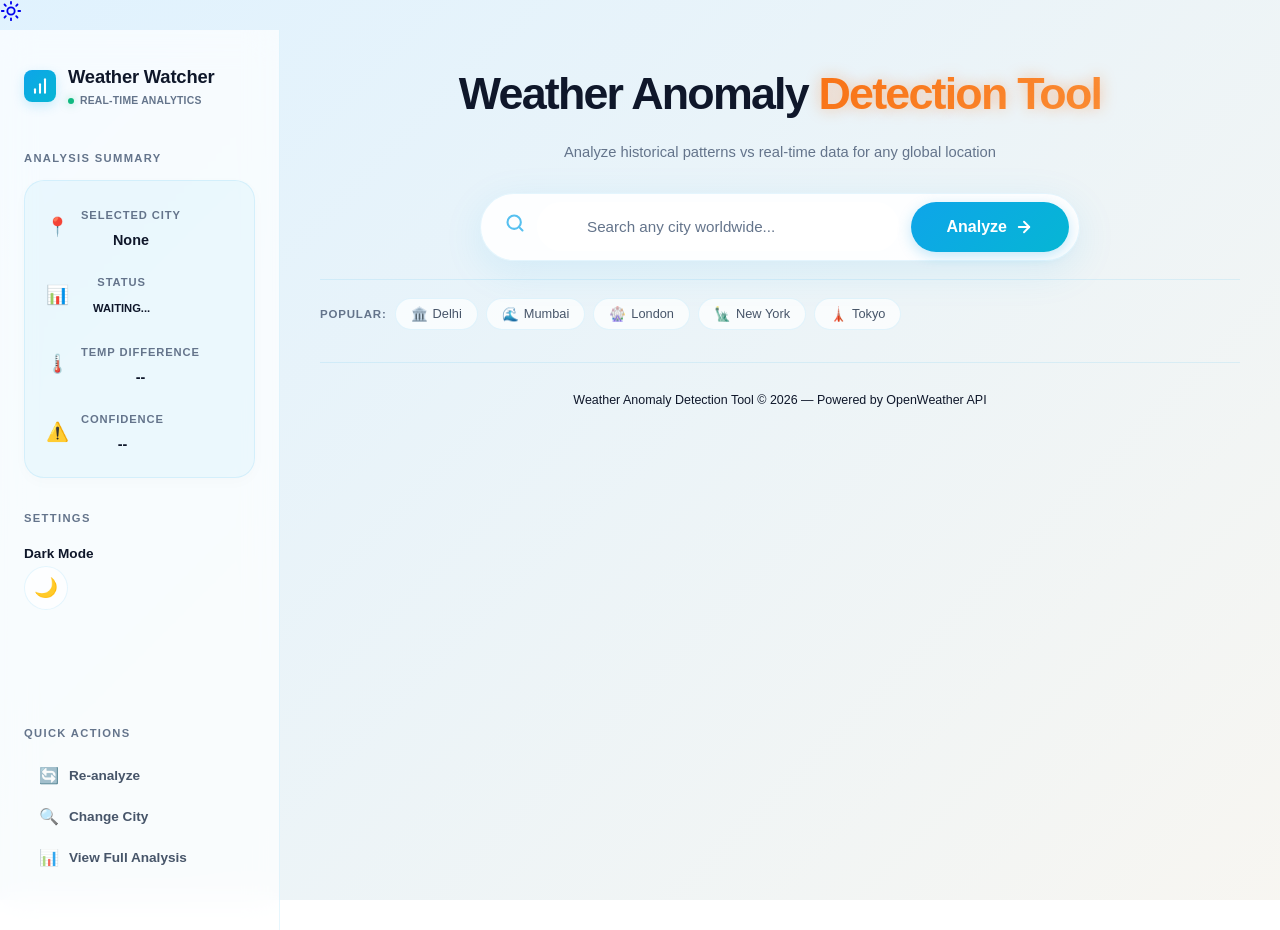
==== templates/dashboard.html @ f59d5c00 "Initial commit: Weather Watcher App" ====
<!DOCTYPE html>
<html lang="en">
<head>
    <meta charset="UTF-8">
    <meta name="viewport" content="width=device-width, initial-scale=1.0">
    <meta name="description" content="Weather Anomaly Detection Tool — Real-time weather analysis with historical comparison, anomaly detection, and interactive charts.">
    <title>Weather Anomaly Detection Tool</title>

    <!-- Google Fonts: Inter + Orbitron -->
    <link rel="preconnect" href="https://fonts.googleapis.com">
    <link rel="preconnect" href="https://fonts.gstatic.com" crossorigin>
    <link href="https://fonts.googleapis.com/css2?family=Nunito:wght@300;400;500;600;700;800;900&family=Quicksand:wght@400;500;600;700&display=swap" rel="stylesheet">

    <!-- Chart.js -->
    <script src="https://cdn.jsdelivr.net/npm/chart.js@4.4.1/dist/chart.umd.min.js"></script>

    <!-- Stylesheet -->
    <link rel="stylesheet" href="/static/style.css">
</head>
<body class="light-mode">


    <!-- ─── Animated Background Layer ─── -->
    <div class="sky-bg"></div>
    <div class="stars-container" id="stars-container"></div>
    <div class="bg-blobs">
        <div class="blob blob-1"></div>
        <div class="blob blob-2"></div>
        <div class="blob blob-3"></div>
    </div>
    <div class="particles-layer" id="particles-layer"></div>



    <!-- ─── Navbar ─── -->
    <nav class="navbar" id="navbar">
        <a href="/" class="nav-brand">
            <div class="nav-logo">
                <svg xmlns="http://www.w3.org/2000/svg" viewBox="0 0 24 24" fill="none" stroke="currentColor" stroke-width="2" stroke-linecap="round" stroke-linejoin="round" width="22" height="22">
                    <path d="M12 2v2M12 20v2M4.93 4.93l1.41 1.41M17.66 17.66l1.41 1.41M2 12h2M20 12h2M6.34 17.66l-1.41 1.41M19.07 4.93l-1.41 1.41"/>
                    <circle cx="12" cy="12" r="4"/>
                </svg>
            </div>
        </a>
        <div class="nav-right">
        </div>

    </nav>


    <div class="dashboard-layout">
        <aside class="sidebar-panel">
            <div class="sidebar-header">
                <div class="sidebar-logo">
                    <svg xmlns="http://www.w3.org/2000/svg" width="20" height="20" viewBox="0 0 24 24" fill="none" stroke="currentColor" stroke-width="2.5" stroke-linecap="round" stroke-linejoin="round">
                        <line x1="12" y1="20" x2="12" y2="10"/><line x1="18" y1="20" x2="18" y2="4"/><line x1="6" y1="20" x2="6" y2="16"/>
                    </svg>
                </div>
                <div class="sidebar-title-group">
                    <span class="sidebar-title">Weather Watcher</span>
                    <div class="live-indicator sidebar-live" id="live-indicator">
                        <span class="live-dot"></span>
                        <span class="live-text">Real-time Analytics</span>
                    </div>
                </div>
            </div>

            <div class="sidebar-section">
                <span class="section-label">Analysis Summary</span>
                <div class="summary-card" id="sidebar-summary-card">
                    <div class="summary-item">
                        <span class="summary-icon">📍</span>
                        <div>
                            <span class="summary-label">Selected City</span>
                            <span class="summary-value" id="sidebar-city">None</span>
                        </div>
                    </div>
                    <div class="summary-item">
                        <span class="summary-icon" id="sidebar-status-icon">📊</span>
                        <div>
                            <span class="summary-label">Status</span>
                            <span class="status-badge" id="sidebar-status">Waiting...</span>
                        </div>
                    </div>
                    <div class="summary-item">
                        <span class="summary-icon">🌡️</span>
                        <div>
                            <span class="summary-label">Temp Difference</span>
                            <span class="summary-value" id="sidebar-temp-diff">--</span>
                        </div>
                    </div>
                    <div class="summary-item">
                        <span class="summary-icon">⚠️</span>
                        <div>
                            <span class="summary-label">Confidence</span>
                            <span class="summary-value" id="sidebar-confidence">--</span>
                        </div>
                    </div>
                </div>
            </div>

            <div class="sidebar-section">
                <span class="section-label">Settings</span>
                <div class="toggle-group">
                    <span class="summary-value" style="font-size: 0.85rem;">Dark Mode</span>
                    <button class="theme-toggle-btn" id="theme-toggle-sidebar" onclick="toggleTheme()" title="Toggle Dark/Light Mode">
                        <span id="theme-icon">🌙</span>
                    </button>
                </div>
            </div>

            <div class="sidebar-section" style="margin-top: auto; padding-bottom: 20px;">
                <span class="section-label">Quick Actions</span>
                <button class="quick-action-btn" onclick="checkWeather()">
                    <span>🔄</span> Re-analyze
                </button>
                <button class="quick-action-btn" onclick="focusSearch()">
                    <span>🔍</span> Change City
                </button>
                <button class="quick-action-btn" onclick="scrollToCharts()">
                    <span>📊</span> View Full Analysis
                </button>
            </div>
        </aside>

        <main class="main-content">
            <div class="app-container">

        <!-- ─── Search Section ─── -->
        <section class="search-section" id="search-section">
            <div class="search-header" style="text-align: center;">
                <h1 class="page-title" id="page-title">Weather Anomaly <span class="highlight">Detection Tool</span></h1>
                <p class="page-subtitle">Analyze historical patterns vs real-time data for any global location</p>
            </div>


            <!-- Redesigned Search Bar -->
            <div style="margin-bottom: 24px;">
                <div class="search-pill">
                    <span class="search-icon">
                        <svg xmlns="http://www.w3.org/2000/svg" width="20" height="20" viewBox="0 0 24 24" fill="none" stroke="currentColor" stroke-width="2.5" stroke-linecap="round" stroke-linejoin="round">
                            <circle cx="11" cy="11" r="8"/><line x1="21" y1="21" x2="16.65" y2="16.65"/>
                        </svg>
                    </span>
                    <input type="text" id="city-input" placeholder="Search any city worldwide..." autocomplete="off">
                    <div class="suggestions-dropdown" id="suggestions-dropdown"></div>
                    <button class="analyze-btn" id="check-btn" onclick="checkWeather()">
                        <span>Analyze</span>
                        <svg class="btn-arrow" xmlns="http://www.w3.org/2000/svg" width="18" height="18" viewBox="0 0 24 24" fill="none" stroke="currentColor" stroke-width="2.5" stroke-linecap="round" stroke-linejoin="round">
                            <line x1="5" y1="12" x2="19" y2="12"/><polyline points="12 5 19 12 12 19"/>
                        </svg>
                    </button>
                </div>
                
                <div class="quick-cities" id="quick-cities">
                    <span class="quick-label">Popular:</span>
                    <button class="city-chip" onclick="quickCity('Delhi')"><span class="chip-emoji">🏛️</span> Delhi</button>
                    <button class="city-chip" onclick="quickCity('Mumbai')"><span class="chip-emoji">🌊</span> Mumbai</button>
                    <button class="city-chip" onclick="quickCity('London')"><span class="chip-emoji">🎡</span> London</button>
                    <button class="city-chip" onclick="quickCity('New York')"><span class="chip-emoji">🗽</span> New York</button>
                    <button class="city-chip" onclick="quickCity('Tokyo')"><span class="chip-emoji">🗼</span> Tokyo</button>
                </div>
            </div>

        </section>

        <!-- ─── Loading ─── -->
        <div class="loading-overlay" id="loading-overlay">
            <div class="spinner-container">
                <div class="weather-spinner">
                    <div class="spinner-ring"></div>
                    <div class="spinner-ring"></div>
                    <div class="spinner-ring"></div>
                    <svg class="spinner-icon" xmlns="http://www.w3.org/2000/svg" width="28" height="28" viewBox="0 0 24 24" fill="none" stroke="currentColor" stroke-width="1.5">
                        <circle cx="12" cy="12" r="5"/><line x1="12" y1="1" x2="12" y2="3"/><line x1="12" y1="21" x2="12" y2="23"/>
                        <line x1="4.22" y1="4.22" x2="5.64" y2="5.64"/><line x1="18.36" y1="18.36" x2="19.78" y2="19.78"/>
                        <line x1="1" y1="12" x2="3" y2="12"/><line x1="21" y1="12" x2="23" y2="12"/>
                        <line x1="4.22" y1="19.78" x2="5.64" y2="18.36"/><line x1="18.36" y1="5.64" x2="19.78" y2="4.22"/>
                    </svg>
                </div>
                <p class="loading-text">Analyzing weather patterns<span class="loading-dots"></span></p>
            </div>
        </div>

        <!-- ─── Error ─── -->
        <div class="error-container" id="error-container">
            <div class="error-card glass-card">
                <div class="error-icon-wrap">
                    <svg xmlns="http://www.w3.org/2000/svg" width="32" height="32" viewBox="0 0 24 24" fill="none" stroke="#ef4444" stroke-width="2" stroke-linecap="round" stroke-linejoin="round">
                        <circle cx="12" cy="12" r="10"/><line x1="12" y1="8" x2="12" y2="12"/><line x1="12" y1="16" x2="12.01" y2="16"/>
                    </svg>
                </div>
                <h3 class="error-title">Something went wrong</h3>
                <p class="error-text" id="error-text"></p>
                <button class="retry-btn" onclick="retrySearch()">
                    <svg xmlns="http://www.w3.org/2000/svg" width="16" height="16" viewBox="0 0 24 24" fill="none" stroke="currentColor" stroke-width="2.5"><polyline points="1 4 1 10 7 10"/><path d="M3.51 15a9 9 0 1 0 2.13-9.36L1 10"/></svg>
                    Try Again
                </button>
            </div>
        </div>

        <!-- ─── Alert Banner ─── -->
        <div class="alert-banner" id="alert-banner">
            <div class="alert-inner">
                <div class="alert-icon-wrap" id="alert-icon-wrap">
                    <span class="alert-icon" id="alert-icon">🚨</span>
                </div>
                <div class="alert-body">
                    <h4 class="alert-title" id="alert-title">Anomaly Detected</h4>
                    <p class="alert-text" id="alert-text"></p>
                </div>
                <div class="alert-meta">
                    <span class="confidence-badge" id="confidence-badge">--</span>
                    <span class="alert-time" id="alert-time"></span>
                </div>
            </div>
            <button class="alert-close" onclick="closeAlert()">
                <svg xmlns="http://www.w3.org/2000/svg" width="16" height="16" viewBox="0 0 24 24" fill="none" stroke="currentColor" stroke-width="2.5"><line x1="18" y1="6" x2="6" y2="18"/><line x1="6" y1="6" x2="18" y2="18"/></svg>
            </button>
        </div>

        <!-- ─── Results ─── -->
        <section class="results-section" id="results-section">
            <div class="city-header glass-card" id="city-header">
                <div class="city-info">
                    <img id="weather-icon" src="" alt="Weather icon" class="weather-icon-lg">
                    <div>
                        <h2 class="city-name" id="city-name"></h2>
                        <p class="weather-desc" id="weather-desc"></p>
                        <span class="data-note" id="data-note"></span>
                    </div>
                </div>
                <div class="city-header-right">
                    <div class="anomaly-badge" id="anomaly-badge"><span id="anomaly-badge-text"></span></div>
                    <div class="temp-hero">
                        <span class="temp-hero-val" id="temp-hero-val">--</span>
                        <span class="temp-hero-unit">°C</span>
                        <span class="trend-arrow" id="temp-trend-arrow"></span>
                    </div>
                </div>
            </div>

            <div class="stats-grid">
                <div class="stat-card glass-card" id="card-current-temp">
                    <div class="stat-header"><span class="stat-icon">🌡️</span><span class="stat-label">Current Temp</span></div>
                    <div class="stat-value-row"><span class="stat-value" id="current-temp">--</span><span class="stat-unit">°C</span></div>
                    <div class="stat-trend" id="temp-trend-label"></div>
                </div>
                <div class="stat-card glass-card" id="card-avg-temp">
                    <div class="stat-header"><span class="stat-icon">📊</span><span class="stat-label">Avg Temp</span></div>
                    <div class="stat-value-row"><span class="stat-value" id="avg-temp">--</span><span class="stat-unit">°C</span></div>
                    <div class="stat-meta">Monthly historical average</div>
                </div>
                <div class="stat-card glass-card" id="card-temp-diff">
                    <div class="stat-header"><span class="stat-icon">📐</span><span class="stat-label">Temp Diff</span></div>
                    <div class="stat-value-row"><span class="stat-value" id="temp-diff">--</span><span class="stat-unit">°C</span></div>
                    <div class="stat-confidence" id="temp-confidence"></div>
                </div>
                <div class="stat-card glass-card" id="card-rainfall">
                    <div class="stat-header"><span class="stat-icon">🌧️</span><span class="stat-label">Current Rain</span></div>
                    <div class="stat-value-row"><span class="stat-value" id="current-rainfall">--</span><span class="stat-unit">mm</span></div>
                    <div class="stat-trend" id="rain-trend-label"></div>
                </div>
                <div class="stat-card glass-card" id="card-avg-rain">
                    <div class="stat-header"><span class="stat-icon">💧</span><span class="stat-label">Avg Rain</span></div>
                    <div class="stat-value-row"><span class="stat-value" id="avg-rainfall">--</span><span class="stat-unit">mm</span></div>
                    <div class="stat-meta">Monthly historical average</div>
                </div>
                <div class="stat-card glass-card" id="card-extra">
                    <div class="stat-header"><span class="stat-icon">💨</span><span class="stat-label">Conditions</span></div>
                    <div class="extra-details">
                        <div class="detail-row"><span>Feels Like</span><span id="feels-like">--°C</span></div>
                        <div class="detail-row"><span>Humidity</span><span id="humidity">--%</span></div>
                        <div class="detail-row"><span>Wind</span><span id="wind-speed">-- m/s</span></div>
                        <div class="detail-row"><span>Pressure</span><span id="pressure">-- hPa</span></div>
                    </div>
                </div>
            </div>

            <div class="anomaly-details-card glass-card" id="anomaly-details-card">
                <h3 class="section-title"><span class="section-icon">🔍</span>Anomaly Analysis<span class="confidence-tag" id="overall-confidence-tag"></span></h3>
                <div class="anomaly-grid" id="anomaly-grid"></div>
            </div>

            <div class="dataset-summary glass-card" id="dataset-summary">
                <h3 class="section-title"><span class="section-icon">📈</span>Historical Dataset Anomalies</h3>
                <div class="summary-stats">
                    <div class="summary-item"><span class="summary-number" id="total-anomalies">0</span><span class="summary-label">Total Anomalies</span></div>
                    <div class="summary-item"><span class="summary-number temp-color" id="temp-anomalies">0</span><span class="summary-label">Temperature</span></div>
                    <div class="summary-item"><span class="summary-number rain-color" id="rain-anomalies">0</span><span class="summary-label">Rainfall</span></div>
                </div>
            </div>

            <div class="charts-section">
                <div class="chart-card glass-card">
                    <h3 class="section-title"><span class="section-icon">🌡️</span>Temperature: Historical vs Current</h3>
                    <div class="chart-wrapper"><canvas id="tempChart"></canvas></div>
                </div>
                <div class="chart-card glass-card">
                    <h3 class="section-title"><span class="section-icon">🌧️</span>Rainfall Monthly Pattern</h3>
                    <div class="chart-wrapper"><canvas id="rainChart"></canvas></div>
                </div>
            </div>
            <div class="charts-section">
                <div class="chart-card glass-card">
                    <h3 class="section-title"><span class="section-icon">📊</span>Temperature Range (Min–Max)</h3>
                    <div class="chart-wrapper"><canvas id="areaChart"></canvas></div>
                </div>
                <div class="chart-card glass-card">
                    <h3 class="section-title"><span class="section-icon">📉</span>Monthly Comparison</h3>
                    <div class="chart-wrapper"><canvas id="comparisonChart"></canvas></div>
                </div>
            </div>

            <div class="another-city">
                <button class="another-btn" onclick="resetSearch()">
                    <svg xmlns="http://www.w3.org/2000/svg" width="18" height="18" viewBox="0 0 24 24" fill="none" stroke="currentColor" stroke-width="2" stroke-linecap="round" stroke-linejoin="round"><polyline points="1 4 1 10 7 10"/><path d="M3.51 15a9 9 0 1 0 2.13-9.36L1 10"/></svg>
                    Check Another City
                </button>
            </div>
        </section>

        <footer class="app-footer">
            <p>Weather Anomaly Detection Tool &copy; 2026 &mdash; Powered by OpenWeather API</p>
        </footer>
        </main>
    </div>

    <!-- Script -->
    <script src="/static/script.js"></script>
</body>
</html>
---- static/style.css ----
/* ═══════════════════════════════════════════════════════════════════════════════
   Weather Anomaly Detection Tool — Complete Theme System
   Dark Mode: starfield + deep navy
   Light Mode: centered container + glassmorphism + soft gradients
   ═══════════════════════════════════════════════════════════════════════════════ */

/* ─── Google Font (Orbitron for title) loaded via HTML ─── */

/* ═══════════════════════════════════════════════════════════════════════════════
   THEME VARIABLES
   ═══════════════════════════════════════════════════════════════════════════════ */

/* ── Professional Blue Theme ── */
/* ── Theme System ── */
:root {
    --bg-body-gradient: linear-gradient(135deg, #e0f2fe, #fff7ed, #f8fafc, #bae6fd);
    --bg-card: rgba(255, 255, 255, 0.7);
    --bg-card-hover: rgba(255, 255, 255, 0.85);
    --bg-input: rgba(255, 255, 255, 0.9);
    --bg-navbar: rgba(255, 255, 255, 0.82);
    --text-primary: #0f172a;
    --text-secondary: #475569;
    --text-muted: #64748b;
    --border-card: rgba(14, 165, 233, 0.1);
    --border-card-hover: rgba(14, 165, 233, 0.22);
    --shadow-search: 0 10px 40px rgba(14, 165, 233, 0.1);
    
    --accent-blue: #0ea5e9;
    --accent-cyan: #06b6d4;
    --gradient-primary: linear-gradient(135deg, #0ea5e9, #06b6d4);
    --glow-btn: 0 4px 14px rgba(14, 165, 233, 0.25);
    --glow-btn-hover: 0 8px 30px rgba(14, 165, 233, 0.35);

    --radius-full: 100px;
    --radius-xl: 32px;
    --blur-card: 16px;
    --transition-smooth: 0.35s cubic-bezier(0.4, 0, 0.2, 1);
}

/* ── Dark Mode Overrides ── */
body.dark-mode {
    --bg-body-gradient: linear-gradient(135deg, #0b0f1a, #0f172a, #111827);
    --bg-card: rgba(30, 41, 59, 0.5);
    --bg-card-hover: rgba(30, 41, 59, 0.7);
    --bg-input: rgba(15, 23, 42, 0.8);
    --bg-navbar: rgba(15, 23, 42, 0.85);
    --text-primary: #f8fafc;
    --text-secondary: #cbd5e1;
    --text-muted: #94a3b8;
    --border-card: rgba(255, 255, 255, 0.08);
    --border-card-hover: rgba(14, 165, 233, 0.3);
    --shadow-search: 0 10px 50px rgba(0, 0, 0, 0.4);
    --glow-btn: 0 4px 20px rgba(14, 165, 233, 0.3);
}


/* ═══════════════════════════════════════════════════════════════════════════════
   RESET & BASE
   ═══════════════════════════════════════════════════════════════════════════════ */

*, *::before, *::after { margin: 0; padding: 0; box-sizing: border-box; }
html { scroll-behavior: smooth; -webkit-font-smoothing: antialiased; -moz-osx-font-smoothing: grayscale; }

body {
    font-family: 'Inter', -apple-system, BlinkMacSystemFont, sans-serif;
    background: var(--bg-body);
    color: var(--text-primary);
    min-height: 100vh;
    overflow-x: hidden;
    line-height: 1.6;
    position: relative;
}

body::before {
    content: '';
    position: fixed;
    inset: 0;
    background: var(--bg-sky-gradient);
    z-index: -1;
}



/* ═══════════════════════════════════════════════════════════════════════════════
   STARFIELD CANVAS (Dark Mode Only)
   ═══════════════════════════════════════════════════════════════════════════════ */

/* ── SKY & STARS ── */
.sky-bg {
    position: fixed;
    inset: 0;
    z-index: -1;
    background: var(--bg-body-gradient);
    background-size: 400% 400%;
    animation: gradientFlow 15s ease infinite;
    transition: background 0.8s ease;
}

.stars-container {
    position: fixed;
    inset: 0;
    z-index: -1;
    opacity: 0;
    transition: opacity 1s ease;
    pointer-events: none;
}
body.dark-mode .stars-container { opacity: 0.5; }

.star {
    position: absolute;
    background: white;
    border-radius: 50%;
    animation: twinkle 4s ease-in-out infinite;
}

@keyframes twinkle { 0%,100%{opacity:0.3; transform:scale(1)} 50%{opacity:1; transform:scale(1.2)} }
@keyframes gradientFlow { 0%{background-position:0% 50%} 50%{background-position:100% 50%} 100%{background-position:0% 50%} }





/* ═══════════════════════════════════════════════════════════════════════════════
   NAVBAR
   ═══════════════════════════════════════════════════════════════════════════════ */

/* ── MODERN SEARCH PILL ── */
.search-pill {
    display: flex;
    align-items: center;
    gap: 12px;
    background: var(--bg-input);
    border: 1px solid var(--border-card);
    border-radius: var(--radius-full);
    padding: 8px 10px 8px 24px;
    box-shadow: var(--shadow-search);
    transition: all var(--transition-smooth);
    position: relative;
    max-width: 600px;
    margin: 0 auto;
}
.search-pill:hover { transform: translateY(-3px); box-shadow: var(--shadow-card-hover); }
.search-pill:focus-within {
    border-color: var(--accent-blue);
    box-shadow: 0 0 0 4px rgba(14, 165, 233, 0.15);
    background: var(--bg-card-solid);
    transform: scale(1.02);
}

.search-pill .search-icon { color: var(--accent-blue); opacity: 0.7; }
.search-pill input {
    flex: 1;
    background: transparent;
    border: none;
    outline: none;
    padding: 12px 0;
    font-size: 1.05rem;
    font-family: inherit;
    color: var(--text-primary);
}

.analyze-btn {
    display: flex;
    align-items: center;
    gap: 10px;
    padding: 14px 32px;
    background: var(--gradient-primary);
    color: white;
    border: none;
    border-radius: var(--radius-full);
    font-weight: 700;
    cursor: pointer;
    transition: all 0.3s ease;
    box-shadow: var(--glow-btn);
}
.analyze-btn:hover {
    transform: translateX(4px);
    box-shadow: var(--glow-btn-hover);
    filter: brightness(1.1);
}
.analyze-btn .btn-arrow { transition: transform 0.3s ease; }
.analyze-btn:hover .btn-arrow { transform: translateX(5px); }

/* ── THEME TOGGLE ── */
.theme-toggle-btn {
    width: 44px; height: 44px;
    border-radius: 50%;
    background: var(--bg-card);
    border: 1px solid var(--border-card);
    display: flex; align-items: center; justify-content: center;
    cursor: pointer;
    font-size: 1.2rem;
    color: var(--accent-amber);
    transition: all 0.4s ease;
    box-shadow: var(--shadow-card);
}
.theme-toggle-btn:hover { transform: rotate(15deg) scale(1.1); background: var(--bg-card-hover); }
body.dark-mode .theme-toggle-btn { color: #facc15; }



/* ═══════════════════════════════════════════════════════════════════════════════
   APP CONTAINER
   ═══════════════════════════════════════════════════════════════════════════════ */

/* ─── Layout ─── */
.dashboard-layout {
    display: flex;
    min-height: 100vh;
    overflow-x: hidden;
    position: relative;
    z-index: 1;
}

.sidebar-panel {
    width: 280px;
    background: var(--bg-card);
    backdrop-filter: blur(var(--blur-card));
    border-right: 1px solid var(--border-card);
    padding: 32px 24px;
    display: flex;
    flex-direction: column;
    gap: 32px;
    height: 100vh;
    position: sticky;
    top: 0;
    transition: all var(--transition-smooth);
    animation: fadeInLeft 0.8s ease-out;
}

.main-content {
    flex: 1;
    padding: 28px 40px;
    max-width: 1200px;
    margin: 0 auto;
}

@keyframes fadeInLeft { 
    from { opacity: 0; transform: translateX(-30px); }
    to { opacity: 1; transform: translateX(0); }
}

.app-container {
    width: 100%;
}


/* ═══════════════════════════════════════════════════════════════════════════════
   GLASS CARD
   ═══════════════════════════════════════════════════════════════════════════════ */

.glass-card {
    background: var(--bg-card);
    backdrop-filter: blur(var(--blur-card));
    -webkit-backdrop-filter: blur(var(--blur-card));
    border: 1px solid var(--border-card);
    border-radius: var(--radius-xl);
    box-shadow: var(--shadow-card);
    transition: all var(--transition-smooth);
}
.glass-card:hover {
    background: var(--bg-card-hover);
    border-color: var(--border-card-hover);
    box-shadow: var(--shadow-card-hover);
    transform: translateY(-8px) scale(1.02);
}


body.light-mode .glass-card {
    backdrop-filter: blur(16px);
    -webkit-backdrop-filter: blur(16px);
}
body.light-mode .glass-card:hover {
    transform: translateY(-3px);
}


/* ═══════════════════════════════════════════════════════════════════════════════
   GLOWING TITLE
   ═══════════════════════════════════════════════════════════════════════════════ */

.search-header { text-align: center; margin-bottom: 28px; display: flex; flex-direction: column; align-items: center; }

.page-title {
    font-family: 'Inter', sans-serif;
    font-size: clamp(1.6rem, 5vw, 2.8rem);
    font-weight: 900;
    letter-spacing: -0.04em;
    color: var(--text-primary);
    margin-bottom: 12px;
}

.page-title span.highlight {
    color: var(--accent-orange);
    background: linear-gradient(135deg, #f97316, #fb923c);
    -webkit-background-clip: text;
    -webkit-text-fill-color: transparent;
    background-clip: text;
    display: inline-block;
    text-shadow: 0 0 15px rgba(249, 115, 22, 0.4);
    animation: orangeGlow 2.5s ease-in-out infinite;
}

@keyframes orangeGlow {
    0%, 100% { text-shadow: 0 0 10px rgba(249, 115, 22, 0.3); opacity: 0.95; }
    50% { text-shadow: 0 0 25px rgba(249, 115, 22, 0.6); opacity: 1; }
}

@keyframes titleGradientShift {
    0% { background-position: 0% 50%; }
    50% { background-position: 100% 50%; }
    100% { background-position: 0% 50%; }
}



@keyframes titleShimmer {
    0%,100% { background-position: 0% 50%; }
    50% { background-position: 100% 50%; }
}

.page-subtitle {
    font-size: 0.92rem;
    color: var(--text-muted);
    font-weight: 400;
}


/* ═══════════════════════════════════════════════════════════════════════════════
   SEARCH SECTION
   ═══════════════════════════════════════════════════════════════════════════════ */

.search-section {
    margin-bottom: 32px;
    animation: fadeInUp 0.7s ease-out;
}

.search-card {
    padding: 24px 28px;
    max-width: 780px;
    margin: 0 auto;
}

.search-inner {
    display: flex; gap: 12px; align-items: stretch;
}

.input-wrapper {
    flex: 1; position: relative;
}
.input-icon {
    position: absolute; left: 18px; top: 50%;
    transform: translateY(-50%);
    color: var(--text-muted);
    display: flex; z-index: 2; pointer-events: none;
    transition: color var(--transition-fast);
}
#city-input:focus ~ .input-icon,
.input-wrapper:focus-within .input-icon {
    color: var(--accent-indigo);
}

#city-input {
    width: 100%;
    padding: 16px 18px 16px 50px;
    background: var(--bg-input);
    border: 1.5px solid var(--border-input);
    border-radius: var(--radius-full);
    color: var(--text-primary);
    font-family: 'Inter', sans-serif;
    font-size: 0.95rem;
    font-weight: 500;
    outline: none;
    transition: all var(--transition-smooth);
}
#city-input::placeholder { color: var(--text-muted); }
#city-input:focus {
    border-color: var(--border-input-focus);
    background: var(--bg-input-focus);
    box-shadow: var(--glow-input-focus);
}
body.light-mode #city-input {
    border-color: rgba(0,0,0,0.1);
}


/* ── Suggestions Dropdown ── */
.suggestions-dropdown {
    position: absolute;
    top: calc(100% + 8px); left: 0; right: 0;
    background: var(--bg-dropdown);
    backdrop-filter: blur(20px);
    -webkit-backdrop-filter: blur(20px);
    border: 1px solid var(--border-card-hover);
    border-radius: var(--radius-lg);
    display: none; z-index: 200;
    max-height: 260px; overflow-y: auto;
    box-shadow: 0 12px 48px rgba(0,0,0,0.25);
    animation: dropdownIn 0.25s ease-out;
}
body.light-mode .suggestions-dropdown {
    box-shadow: 0 8px 32px rgba(0,0,0,0.1);
}
.suggestions-dropdown.active { display: block; }
@keyframes dropdownIn { from{opacity:0;transform:translateY(-8px)} to{opacity:1;transform:translateY(0)} }

.suggestion-item {
    padding: 12px 18px;
    cursor: pointer;
    font-size: 0.88rem;
    color: var(--text-secondary);
    transition: all var(--transition-fast);
    border-bottom: 1px solid var(--border-card);
    display: flex; align-items: center; gap: 10px;
}
.suggestion-item:last-child { border-bottom: none; }
.suggestion-item:hover {
    background: rgba(99,102,241,0.1);
    color: var(--text-primary);
}
.suggestion-pin { color: var(--accent-indigo); flex-shrink: 0; }
.suggestion-label { font-weight: 600; }
.suggestion-sub { font-size: 0.76rem; color: var(--text-muted); margin-left: auto; }


/* ── Analyze Button ── */
#check-btn {
    display: inline-flex; align-items: center; gap: 8px;
    padding: 16px 36px;
    background: var(--gradient-primary);
    border: none;
    border-radius: var(--radius-full);
    color: white;
    font-family: 'Inter', sans-serif;
    font-size: 1rem;
    font-weight: 700;
    cursor: pointer;
    white-space: nowrap;
    transition: all var(--transition-smooth);
    box-shadow: var(--glow-btn);
}
#check-btn:hover {
    transform: translateY(-2px);
    box-shadow: var(--glow-btn-hover);
    filter: brightness(1.1);
}
#check-btn:active { transform: translateY(0); }

#check-btn:disabled { opacity: 0.5; cursor: not-allowed; transform: none; }
.btn-text, .btn-icon { position: relative; z-index: 2; }
.btn-icon { display: flex; transition: transform var(--transition-fast); }
#check-btn:hover .btn-icon { transform: translateX(4px); }


/* ── Quick Cities ── */
.quick-cities {
    display: flex; flex-wrap: wrap; align-items: center; gap: 8px;
    margin-top: 18px; padding-top: 18px;
    border-top: 1px solid var(--border-card);
}
.quick-label {
    font-size: 0.72rem; color: var(--text-muted);
    font-weight: 700; text-transform: uppercase; letter-spacing: 0.07em;
}
.city-chip {
    padding: 7px 15px;
    background: var(--bg-card);
    border: 1px solid var(--border-card);
    border-radius: var(--radius-full);
    color: var(--text-secondary);
    font-family: 'Inter', sans-serif;
    font-size: 0.8rem; font-weight: 500;
    cursor: pointer;
    transition: all var(--transition-fast);
    display: inline-flex; align-items: center; gap: 5px;
}
.chip-emoji { font-size: 0.85rem; }
.city-chip:hover {
    background: rgba(99,102,241,0.12);
    border-color: rgba(99,102,241,0.25);
    color: var(--accent-indigo);
    transform: translateY(-2px);
    box-shadow: 0 4px 12px rgba(99,102,241,0.12);
}
body.light-mode .city-chip:hover {
    background: rgba(99,102,241,0.08);
    box-shadow: 0 4px 16px rgba(99,102,241,0.1);
}


/* ═══════════════════════════════════════════════════════════════════════════════
   LOADING
   ═══════════════════════════════════════════════════════════════════════════════ */

.loading-overlay {
    display: none; padding: 60px 20px;
    animation: fadeIn 0.3s ease-out;
}
.loading-overlay.active { display: block; }
.spinner-container { text-align: center; }
.weather-spinner { position: relative; width: 80px; height: 80px; margin: 0 auto 24px; }
.spinner-ring {
    position: absolute; inset: 0; border-radius: 50%;
    border: 2px solid transparent;
}
.spinner-ring:nth-child(1) { border-top-color: var(--accent-indigo); animation: spin 1.2s linear infinite; }
.spinner-ring:nth-child(2) { inset: 6px; border-right-color: var(--accent-purple); animation: spinReverse 1.5s linear infinite; }
.spinner-ring:nth-child(3) { inset: 12px; border-bottom-color: var(--accent-cyan); animation: spin 2s linear infinite; }
.spinner-icon {
    position: absolute; top: 50%; left: 50%;
    transform: translate(-50%,-50%);
    color: var(--accent-amber);
    animation: pulse 1.5s ease-in-out infinite;
}
.loading-text { font-size: 1rem; color: var(--text-secondary); font-weight: 500; }
.loading-dots::after { content:''; animation: dots 1.5s steps(4,end) infinite; }

@keyframes spin { to{transform:rotate(360deg)} }
@keyframes spinReverse { to{transform:rotate(-360deg)} }
@keyframes dots { 0%{content:''} 25%{content:'.'} 50%{content:'..'} 75%{content:'...'} }


/* ═══════════════════════════════════════════════════════════════════════════════
   ERROR
   ═══════════════════════════════════════════════════════════════════════════════ */

.error-container {
    display: none; max-width: 500px; margin: 20px auto;
    animation: shakeIn 0.5s ease-out;
}
.error-container.active { display: block; }
.error-card { text-align: center; padding: 36px 32px; border-color: rgba(239,68,68,0.12); }
.error-icon-wrap {
    width: 64px; height: 64px;
    display: flex; align-items: center; justify-content: center;
    margin: 0 auto 16px; border-radius: 50%;
    background: rgba(239,68,68,0.08);
    border: 1px solid rgba(239,68,68,0.15);
}
.error-title { font-size: 1.1rem; font-weight: 700; color: var(--accent-red); margin-bottom: 8px; }
.error-text { color: var(--text-secondary); font-size: 0.92rem; margin-bottom: 24px; line-height: 1.5; }
.retry-btn {
    display: inline-flex; align-items: center; gap: 8px;
    padding: 10px 24px;
    background: rgba(239,68,68,0.1);
    border: 1px solid rgba(239,68,68,0.25);
    border-radius: var(--radius-full);
    color: var(--accent-red);
    font-family: 'Inter', sans-serif;
    font-size: 0.88rem; font-weight: 600;
    cursor: pointer; transition: all var(--transition-fast);
}
.retry-btn:hover { background: rgba(239,68,68,0.2); transform: translateY(-1px); }


/* ═══════════════════════════════════════════════════════════════════════════════
   ALERT BANNER
   ═══════════════════════════════════════════════════════════════════════════════ */

.alert-banner {
    display: none; max-width: 780px; margin: 0 auto 28px;
    border-radius: var(--radius-lg); padding: 2px;
    position: relative; animation: slideDown 0.5s ease-out;
}
.alert-banner.active { display: block; }

.alert-banner.anomaly-alert {
    background: linear-gradient(135deg, rgba(239,68,68,0.3), rgba(236,72,153,0.2), rgba(239,68,68,0.3));
    animation: slideDown 0.5s ease-out, alertGlow 2s ease-in-out infinite;
}
.alert-banner.normal-alert {
    background: linear-gradient(135deg, rgba(16,185,129,0.3), rgba(6,182,212,0.2), rgba(16,185,129,0.3));
}
body.light-mode .alert-banner.anomaly-alert {
    background: linear-gradient(135deg, rgba(239,68,68,0.2), rgba(236,72,153,0.15), rgba(239,68,68,0.2));
}
body.light-mode .alert-banner.normal-alert {
    background: linear-gradient(135deg, rgba(16,185,129,0.15), rgba(6,182,212,0.1), rgba(16,185,129,0.15));
}

@keyframes alertGlow {
    0%,100% { box-shadow: 0 0 20px rgba(239,68,68,0.12); }
    50% { box-shadow: 0 0 40px rgba(239,68,68,0.22); }
}

.alert-inner {
    display: flex; align-items: center; gap: 16px;
    padding: 18px 24px;
    border-radius: calc(var(--radius-lg) - 2px);
    background: var(--bg-card-solid);
    backdrop-filter: blur(20px);
    transition: background 0.4s ease;
}

.alert-icon-wrap {
    width: 48px; height: 48px;
    display: flex; align-items: center; justify-content: center;
    border-radius: 14px; flex-shrink: 0;
}
.alert-banner.anomaly-alert .alert-icon-wrap {
    background: rgba(239,68,68,0.1); border: 1px solid rgba(239,68,68,0.18);
}
.alert-banner.normal-alert .alert-icon-wrap {
    background: rgba(16,185,129,0.1); border: 1px solid rgba(16,185,129,0.18);
}
.alert-icon { font-size: 1.4rem; }

.alert-body { flex: 1; min-width: 0; }
.alert-title { font-size: 0.95rem; font-weight: 700; margin-bottom: 2px; }
.alert-banner.anomaly-alert .alert-title { color: var(--accent-red); }
.alert-banner.normal-alert .alert-title { color: var(--accent-emerald); }
.alert-text { font-size: 0.84rem; color: var(--text-secondary); line-height: 1.4; }

.alert-meta { display: flex; flex-direction: column; align-items: flex-end; gap: 4px; flex-shrink: 0; }
.confidence-badge {
    padding: 4px 12px; border-radius: var(--radius-full);
    font-size: 0.68rem; font-weight: 700;
    text-transform: uppercase; letter-spacing: 0.06em;
}
.confidence-badge.high { background: rgba(239,68,68,0.12); color: var(--accent-red); border: 1px solid rgba(239,68,68,0.2); }
.confidence-badge.medium { background: rgba(245,158,11,0.12); color: var(--accent-amber); border: 1px solid rgba(245,158,11,0.2); }
.confidence-badge.low { background: rgba(99,102,241,0.12); color: var(--accent-indigo); border: 1px solid rgba(99,102,241,0.2); }
.confidence-badge.none { background: rgba(16,185,129,0.08); color: var(--accent-emerald); border: 1px solid rgba(16,185,129,0.15); }
.alert-time { font-size: 0.7rem; color: var(--text-dim); }
.alert-close {
    position: absolute; top: 12px; right: 12px;
    background: none; border: none; color: var(--text-muted);
    cursor: pointer; padding: 4px; transition: color var(--transition-fast); z-index: 5;
}
.alert-close:hover { color: var(--text-primary); }


/* ═══════════════════════════════════════════════════════════════════════════════
   RESULTS SECTION
   ═══════════════════════════════════════════════════════════════════════════════ */

.results-section { display: none; animation: fadeInUp 0.6s ease-out; }
.results-section.active { display: block; }


/* ── City Header Card ── */
.city-header {
    display: flex; align-items: center; justify-content: space-between;
    flex-wrap: wrap; gap: 16px;
    margin-bottom: 24px; padding: 28px;
    position: relative; overflow: hidden;
    animation: fadeInDown 0.5s ease-out 0.1s both;
}
.city-header::before {
    content: ''; position: absolute;
    top: 0; left: 0; right: 0; height: 3px;
    background: var(--gradient-primary);
}
.city-info { display: flex; align-items: center; gap: 18px; }
.weather-icon-lg {
    width: 72px; height: 72px;
    filter: drop-shadow(0 4px 12px rgba(0,0,0,0.25));
}
.city-name { font-size: 1.8rem; font-weight: 800; letter-spacing: -0.02em; }
.weather-desc { font-size: 0.92rem; color: var(--text-secondary); text-transform: capitalize; margin-top: 2px; }
.data-note { font-size: 0.73rem; color: var(--text-muted); font-style: italic; margin-top: 2px; display: block; }

.city-header-right { display: flex; align-items: center; gap: 20px; }

.anomaly-badge {
    padding: 8px 20px; border-radius: var(--radius-full);
    font-size: 0.78rem; font-weight: 700;
    text-transform: uppercase; letter-spacing: 0.06em;
}
.anomaly-badge.anomaly {
    background: rgba(249, 115, 22, 0.1); color: var(--accent-orange);
    border: 1px solid rgba(249, 115, 22, 0.25);
}
.anomaly-badge.normal {
    background: rgba(16, 185, 129, 0.08); color: var(--accent-emerald);
    border: 1px solid rgba(16, 185, 129, 0.2);
}


.temp-hero { display: flex; align-items: baseline; gap: 2px; }
.temp-hero-val {
    font-size: 2.8rem; font-weight: 900; letter-spacing: -0.04em; line-height: 1;
    background: var(--gradient-primary);
    -webkit-background-clip: text; -webkit-text-fill-color: transparent; background-clip: text;
}
.temp-hero-unit { font-size: 1.3rem; font-weight: 600; color: var(--text-muted); }
.trend-arrow { font-size: 1.4rem; margin-left: 6px; font-weight: 800; }
.trend-arrow.rising { color: var(--accent-red); }
.trend-arrow.falling { color: var(--accent-cyan); }
.trend-arrow.stable { color: var(--accent-green); }


/* ── Stats Grid ── */
.stats-grid {
    display: grid; grid-template-columns: repeat(3, 1fr);
    gap: 16px; margin-bottom: 24px;
}
.stat-card {
    padding: 24px; position: relative; overflow: hidden;
    animation: fadeInUp 0.5s ease-out both;
}
.stat-card:nth-child(1){animation-delay:0.1s}
.stat-card:nth-child(2){animation-delay:0.14s}
.stat-card:nth-child(3){animation-delay:0.18s}
.stat-card:nth-child(4){animation-delay:0.22s}
.stat-card:nth-child(5){animation-delay:0.26s}
.stat-card:nth-child(6){animation-delay:0.3s}

/* Dark mode floating effect on stat cards */
body.dark-mode .stat-card { animation: fadeInUp 0.5s ease-out both, cardFloat var(--float-duration) ease-in-out infinite; }
body.dark-mode .stat-card:nth-child(odd) { animation-delay: 0.1s, 0s; }
body.dark-mode .stat-card:nth-child(even) { animation-delay: 0.15s, 2s; }

@keyframes cardFloat {
    0%,100%{ transform: translateY(0); }
    50%{ transform: translateY(calc(-1 * var(--float-offset))); }
}

.stat-card::before {
    content: ''; position: absolute;
    top: 0; left: 0; right: 0; height: 3px;
    border-radius: var(--radius-xl) var(--radius-xl) 0 0;
}
#card-current-temp::before { background: var(--gradient-warm); }
#card-avg-temp::before { background: var(--gradient-cool); }
#card-temp-diff::before { background: var(--gradient-primary); }
#card-rainfall::before { background: var(--gradient-cool); }
#card-avg-rain::before { background: linear-gradient(135deg, #06b6d4, #a855f7); }
#card-extra::before { background: linear-gradient(135deg, #64748b, #94a3b8); }

.stat-header { display: flex; align-items: center; gap: 8px; margin-bottom: 14px; }
.stat-icon { font-size: 1.2rem; }
.stat-label {
    font-size: 0.73rem; color: var(--text-muted);
    font-weight: 700; text-transform: uppercase; letter-spacing: 0.07em;
}
.stat-value-row { display: flex; align-items: baseline; gap: 4px; margin-bottom: 6px; }
.stat-value { font-size: 2.2rem; font-weight: 900; letter-spacing: -0.04em; line-height: 1; }
.stat-unit { font-size: 0.85rem; color: var(--text-muted); font-weight: 500; }

.stat-trend { font-size: 0.78rem; font-weight: 600; display: flex; align-items: center; gap: 4px; }
.stat-trend.rising { color: var(--accent-red); }
.stat-trend.falling { color: var(--accent-cyan); }
.stat-trend.stable { color: var(--accent-green); }

.stat-meta { font-size: 0.73rem; color: var(--text-dim); font-weight: 500; }

/* Severity Glow Borders */
.stat-confidence {
    font-size: 0.73rem; font-weight: 700; text-transform: uppercase; letter-spacing: 0.05em;
    padding: 3px 10px; border-radius: var(--radius-full); display: inline-block; margin-top: 4px;
}
.stat-confidence.high { background: rgba(239,68,68,0.1); color: var(--accent-red); }
.stat-confidence.medium { background: rgba(245,158,11,0.1); color: var(--accent-amber); }
.stat-confidence.low { background: rgba(99,102,241,0.1); color: var(--accent-indigo); }
.stat-confidence.none { background: rgba(16,185,129,0.08); color: var(--accent-emerald); }

.stat-card.anomaly-highlight {
    border-color: rgba(239,68,68,0.2);
    box-shadow: var(--shadow-card), 0 0 25px rgba(239,68,68,0.08), inset 0 0 0 1px rgba(239,68,68,0.05);
}
.stat-card.anomaly-highlight .stat-value { color: var(--accent-red); }
.stat-card.normal-highlight .stat-value { color: var(--accent-emerald); }

.extra-details { display: flex; flex-direction: column; gap: 10px; margin-top: 2px; }
.detail-row { display: flex; justify-content: space-between; font-size: 0.86rem; }
.detail-row span:first-child { color: var(--text-muted); }
.detail-row span:last-child { color: var(--text-primary); font-weight: 600; }


/* ── Anomaly Details ── */
.anomaly-details-card { padding: 28px; margin-bottom: 24px; animation: fadeInUp 0.5s ease-out 0.35s both; }
.section-title {
    font-size: 1.05rem; font-weight: 800; margin-bottom: 20px;
    display: flex; align-items: center; gap: 10px;
}
.section-icon { font-size: 1.15rem; }

.confidence-tag {
    margin-left: auto; padding: 4px 14px; border-radius: var(--radius-full);
    font-size: 0.68rem; font-weight: 700; text-transform: uppercase; letter-spacing: 0.06em;
}
.confidence-tag.high { background: rgba(239,68,68,0.1); color: var(--accent-red); border: 1px solid rgba(239,68,68,0.18); }
.confidence-tag.medium { background: rgba(245,158,11,0.1); color: var(--accent-amber); border: 1px solid rgba(245,158,11,0.18); }
.confidence-tag.low { background: rgba(99,102,241,0.1); color: var(--accent-indigo); border: 1px solid rgba(99,102,241,0.18); }
.confidence-tag.none { background: rgba(16,185,129,0.06); color: var(--accent-emerald); border: 1px solid rgba(16,185,129,0.12); }

.anomaly-grid { display: grid; grid-template-columns: repeat(2, 1fr); gap: 14px; }

.anomaly-item {
    display: flex; align-items: flex-start; gap: 14px;
    padding: 20px; border-radius: var(--radius-md);
    transition: all var(--transition-smooth);
    animation: fadeSlideIn 0.5s ease-out both;
}
.anomaly-item:nth-child(1) { animation-delay: 0.4s; }
.anomaly-item:nth-child(2) { animation-delay: 0.5s; }
.anomaly-item:hover { transform: translateY(-2px); }

@keyframes fadeSlideIn {
    from { opacity: 0; transform: translateX(-16px); }
    to { opacity: 1; transform: translateX(0); }
}

.anomaly-item.normal {
    background: rgba(16,185,129,0.05); border: 1px solid rgba(16,185,129,0.1);
}
.anomaly-item.danger {
    background: rgba(239,68,68,0.05); border: 1px solid rgba(239,68,68,0.1);
    animation: fadeSlideIn 0.5s ease-out both, subtlePulse 2.5s ease-in-out infinite;
}
body.light-mode .anomaly-item.normal { background: rgba(16,185,129,0.04); }
body.light-mode .anomaly-item.danger { background: rgba(239,68,68,0.04); }

.anomaly-item-icon { font-size: 1.5rem; flex-shrink: 0; margin-top: 2px; }
.anomaly-item-info h4 { font-size: 0.9rem; font-weight: 700; margin-bottom: 4px; }
.anomaly-item.normal h4 { color: var(--accent-emerald); }
.anomaly-item.danger h4 { color: var(--accent-red); }
.anomaly-item-info p { font-size: 0.8rem; color: var(--text-muted); line-height: 1.4; }
.anomaly-item-info .confidence-label {
    display: inline-block; margin-top: 6px;
    padding: 3px 10px; border-radius: var(--radius-full);
    font-size: 0.66rem; font-weight: 700;
    text-transform: uppercase; letter-spacing: 0.05em;
}
.confidence-label.high { background: rgba(239,68,68,0.1); color: var(--accent-red); }
.confidence-label.medium { background: rgba(245,158,11,0.1); color: var(--accent-amber); }
.confidence-label.low { background: rgba(99,102,241,0.1); color: var(--accent-indigo); }
.confidence-label.none { background: rgba(16,185,129,0.06); color: var(--accent-emerald); }


/* ── Dataset Summary ── */
.dataset-summary { padding: 28px; margin-bottom: 24px; animation: fadeInUp 0.5s ease-out 0.45s both; }
.summary-stats { display: flex; justify-content: space-around; gap: 16px; }
.summary-item { text-align: center; }
.summary-number {
    display: block; font-size: 2.4rem; font-weight: 900;
    color: var(--text-primary); line-height: 1.2; letter-spacing: -0.03em;
}
.summary-number.temp-color { color: var(--accent-amber); }
.summary-number.rain-color { color: var(--accent-cyan); }
.summary-label {
    font-size: 0.73rem; color: var(--text-muted);
    font-weight: 700; text-transform: uppercase; letter-spacing: 0.06em; margin-top: 6px;
}


/* ── Charts ── */
.charts-section { display: grid; grid-template-columns: repeat(2, 1fr); gap: 20px; margin-bottom: 24px; }
.chart-card { padding: 28px; animation: fadeInUp 0.5s ease-out 0.5s both; }
.chart-wrapper { position: relative; height: 280px; margin-top: 12px; }
.chart-wrapper canvas { width: 100% !important; height: 100% !important; }


/* ── Check Another City ── */
.another-city { text-align: center; padding: 16px 0; animation: fadeInUp 0.5s ease-out 0.55s both; }
.another-btn {
    display: inline-flex; align-items: center; gap: 10px;
    padding: 14px 36px;
    background: var(--bg-card);
    border: 1px solid var(--border-card);
    border-radius: var(--radius-full);
    color: var(--text-secondary);
    font-family: 'Inter', sans-serif;
    font-size: 0.92rem; font-weight: 600;
    cursor: pointer; transition: all var(--transition-smooth);
}
.another-btn:hover {
    background: rgba(99,102,241,0.08);
    border-color: rgba(99,102,241,0.2);
    color: var(--accent-indigo);
    transform: translateY(-2px);
}
.another-btn:hover svg { transform: rotate(-180deg); }
.another-btn svg { transition: transform 0.4s ease; }


/* ── Footer ── */
.app-footer { text-align: center; padding: 28px 0; border-top: 1px solid var(--border-card); margin-top: 20px; }
.app-footer p { font-size: 0.78rem; color: var(--text-dim); font-weight: 400; }


/* ═══════════════════════════════════════════════════════════════════════════════
   ANIMATIONS
   ═══════════════════════════════════════════════════════════════════════════════ */

@keyframes fadeIn { from{opacity:0} to{opacity:1} }
@keyframes fadeInUp { from{opacity:0;transform:translateY(28px)} to{opacity:1;transform:translateY(0)} }
@keyframes fadeInDown { from{opacity:0;transform:translateY(-20px)} to{opacity:1;transform:translateY(0)} }
@keyframes slideDown { from{opacity:0;transform:translateY(-14px)} to{opacity:1;transform:translateY(0)} }
@keyframes shakeIn { 0%{opacity:0;transform:translateX(-10px)} 25%{transform:translateX(6px)} 50%{transform:translateX(-4px)} 75%{transform:translateX(2px)} 100%{opacity:1;transform:translateX(0)} }
@keyframes pulse { 0%,100%{box-shadow:0 0 20px rgba(99,102,241,0.2)} 50%{box-shadow:0 0 40px rgba(99,102,241,0.4)} }
@keyframes badgePulse { 0%,100%{opacity:1} 50%{opacity:0.7} }
@keyframes subtlePulse { 0%,100%{border-color:rgba(239,68,68,0.1)} 50%{border-color:rgba(239,68,68,0.3)} }


/* ═══════════════════════════════════════════════════════════════════════════════
   RESPONSIVE
   ═══════════════════════════════════════════════════════════════════════════════ */

@media(max-width:1024px) {
    .stats-grid { grid-template-columns: repeat(2, 1fr); }
}

@media(max-width:768px) {
    .navbar { padding: 10px 16px; }
    .nav-title { font-size: 0.9rem; }
    .app-container { padding: 16px 16px 32px; }
    body.light-mode .app-container { padding: 20px 18px 36px; }
    .charts-section { grid-template-columns: 1fr; }
    .anomaly-grid { grid-template-columns: 1fr; }
    .city-header { flex-direction: column; align-items: flex-start; }
    .city-header-right { flex-direction: row-reverse; width: 100%; justify-content: space-between; }
    .summary-stats { flex-direction: column; gap: 20px; }
    .alert-inner { flex-direction: column; align-items: flex-start; }
    .alert-meta { flex-direction: row; align-items: center; gap: 10px; }
}

@media(max-width:640px) {
    .stats-grid { grid-template-columns: 1fr; }
    .search-card { padding: 18px; }
    .search-inner { flex-direction: column; }
    #check-btn { width: 100%; justify-content: center; border-radius: var(--radius-full); }
    .quick-cities { justify-content: center; }
    .stat-value { font-size: 1.8rem; }
    .weather-icon-lg { width: 56px; height: 56px; }
    .city-name { font-size: 1.4rem; }
    .page-title { font-size: 1.3rem; }
    .chart-wrapper { height: 220px; }
    .temp-hero-val { font-size: 2.2rem; }
    .live-indicator .live-text { display: none; }
    .theme-toggle { width: 46px; height: 24px; }
    .toggle-thumb { width: 18px; height: 18px; font-size: 10px; }
    body.light-mode .toggle-thumb { transform: translateX(22px); }
}


/* ═══════════════════════════════════════════════════════════════════════════════
   SCROLLBAR & SELECTION
   ═══════════════════════════════════════════════════════════════════════════════ */

::-webkit-scrollbar { width: 6px; }
::-webkit-scrollbar-track { background: transparent; }
::-webkit-scrollbar-thumb { background: rgba(99,102,241,0.15); border-radius: 3px; }
::-webkit-scrollbar-thumb:hover { background: rgba(99,102,241,0.25); }
body.light-mode ::-webkit-scrollbar-thumb { background: rgba(0,0,0,0.1); }
body.light-mode ::-webkit-scrollbar-thumb:hover { background: rgba(0,0,0,0.2); }
::selection { background: rgba(99,102,241,0.3); color: white; }
body.light-mode ::selection { background: rgba(99,102,241,0.2); color: #1e293b; }

/* ═══════════════════════════════════════════════════════════════════════════════
   SMART SIDEBAR (NEW)
   ═══════════════════════════════════════════════════════════════════════════════ */

.sidebar-header {
    display: flex;
    align-items: center;
    gap: 12px;
    margin-bottom: 8px;
}
.sidebar-logo {
    width: 32px; height: 32px;
    background: var(--gradient-primary);
    border-radius: 8px;
    display: flex; align-items: center; justify-content: center;
    color: white;
    box-shadow: 0 4px 12px rgba(14, 165, 233, 0.2);
}
.sidebar-title {
    font-size: 1.15rem;
    font-weight: 800;
    color: var(--text-primary);
    letter-spacing: -0.01em;
}

.summary-card {
    background: rgba(14, 165, 233, 0.05);
    border: 1px solid rgba(14, 165, 233, 0.1);
    border-radius: 20px;
    padding: 20px;
    display: flex;
    flex-direction: column;
    gap: 16px;
    box-shadow: 0 4px 15px rgba(0,0,0,0.02);
}
.summary-item {
    display: flex;
    align-items: center;
    gap: 12px;
}
.summary-icon { font-size: 1.15rem; width: 24px; text-align: center; }
.summary-label {
    font-size: 0.7rem;
    font-weight: 700;
    text-transform: uppercase;
    color: var(--text-muted);
    letter-spacing: 0.08em;
    display: block;
    margin-bottom: 2px;
}
.summary-value {
    font-size: 0.9rem;
    font-weight: 600;
    color: var(--text-primary);
}
.status-badge {
    display: inline-block;
    padding: 4px 12px;
    border-radius: 100px;
    font-size: 0.7rem;
    font-weight: 800;
    text-transform: uppercase;
}
.status-normal { background: rgba(16, 185, 129, 0.1); color: #10b981; }
.status-anomaly { background: rgba(249, 115, 22, 0.1); color: #f97316; }

.section-label {
    font-size: 0.7rem;
    font-weight: 800;
    color: var(--text-muted);
    text-transform: uppercase;
    letter-spacing: 0.12em;
    margin-bottom: 12px;
    display: block;
}

.quick-action-btn {
    display: flex;
    align-items: center;
    gap: 10px;
    padding: 10px 14px;
    background: transparent;
    border: 1px solid transparent;
    border-radius: 12px;
    font-size: 0.85rem;
    font-weight: 600;
    color: var(--text-secondary);
    cursor: pointer;
    transition: all 0.3s ease;
    text-align: left;
    width: 100%;
}
.quick-action-btn:hover {
    background: rgba(14, 165, 233, 0.06);
    border-color: rgba(14, 165, 233, 0.1);
    color: var(--accent-blue);
    transform: translateX(5px);
}
.quick-action-btn span { font-size: 1rem; opacity: 0.8; }

/* ── SIDEBAR BRANDING REFINEMENT ── */
.sidebar-title-group {
    display: flex;
    flex-direction: column;
    gap: 2px;
}
.sidebar-live {
    margin-top: 0;
    padding: 0;
    background: transparent;
    border: none;
    box-shadow: none;
    gap: 6px;
    display: flex;
    align-items: center;
}
.sidebar-live .live-text {
    font-size: 0.65rem;
    font-weight: 700;
    letter-spacing: 0.02em;
    color: var(--text-muted);
    text-transform: uppercase;
}
.sidebar-live .live-dot {
    width: 6px; height: 6px;
    background: #10b981;
    border-radius: 50%;
    box-shadow: 0 0 8px rgba(16, 185, 129, 0.5);
    animation: pulse 2s infinite;
}

@keyframes pulse {
    0% { transform: scale(1); opacity: 1; }
    50% { transform: scale(1.4); opacity: 0.5; }
    100% { transform: scale(1); opacity: 1; }
}
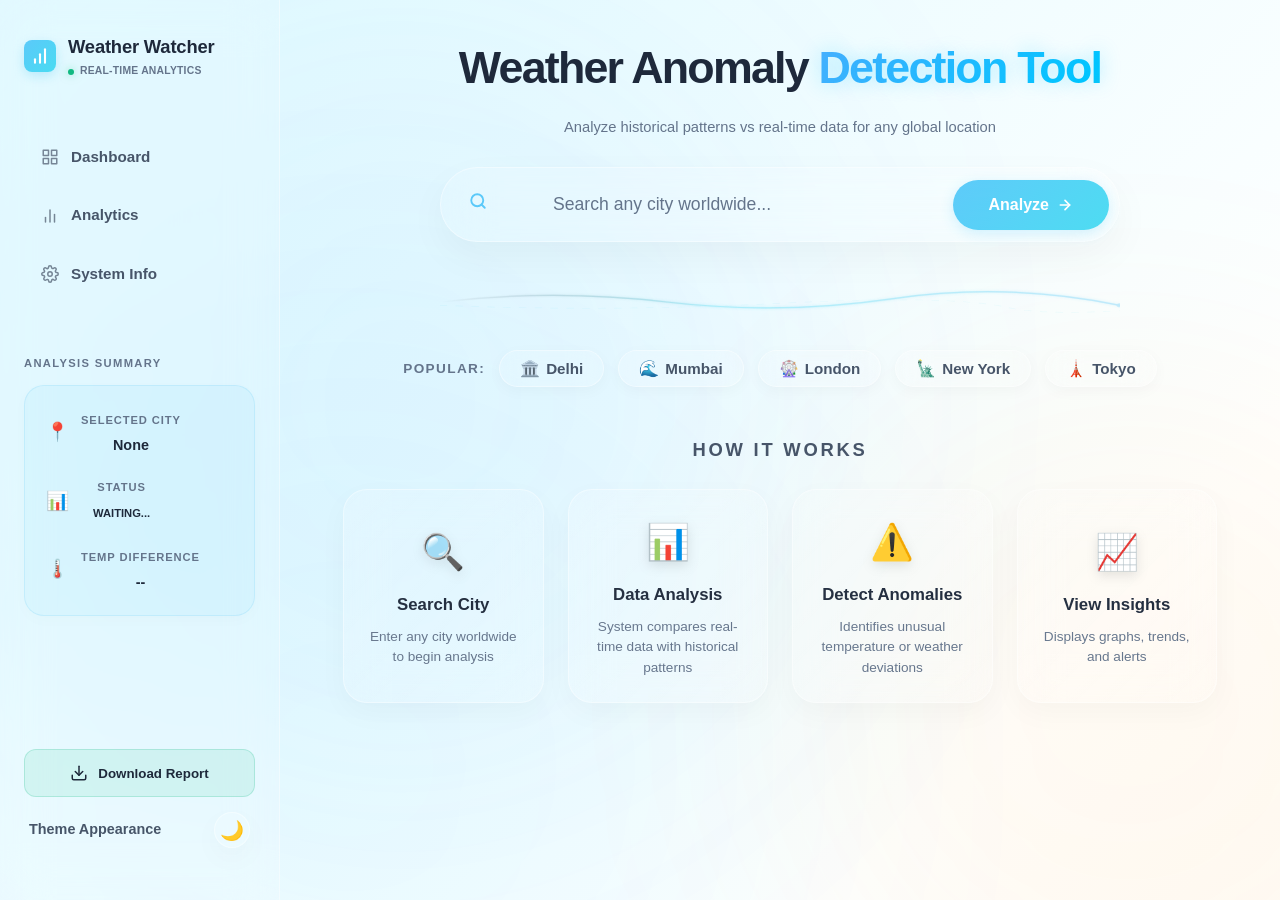
==== commit 3939cd33: "Update website with 3D Earth, glassmorphism UI, and production config" ====
--- a/templates/dashboard.html
+++ b/templates/dashboard.html
@@ -14,42 +14,42 @@
     <!-- Chart.js -->
     <script src="https://cdn.jsdelivr.net/npm/chart.js@4.4.1/dist/chart.umd.min.js"></script>
 
+    <!-- Leaflet.js -->
+    <link rel="stylesheet" href="https://unpkg.com/leaflet@1.9.4/dist/leaflet.css" />
+    <script src="https://unpkg.com/leaflet@1.9.4/dist/leaflet.js"></script>
+
     <!-- Stylesheet -->
     <link rel="stylesheet" href="/static/style.css">
+    <link rel="icon" type="image/png" href="/static/favicon.png">
 </head>
 <body class="light-mode">
 
 
     <!-- ─── Animated Background Layer ─── -->
     <div class="sky-bg"></div>
-    <div class="stars-container" id="stars-container"></div>
-    <div class="bg-blobs">
+    <div id="stars-container" class="stars-container"></div>
+    <div class="bg-glow">
         <div class="blob blob-1"></div>
         <div class="blob blob-2"></div>
         <div class="blob blob-3"></div>
     </div>
-    <div class="particles-layer" id="particles-layer"></div>
-
-
-
-    <!-- ─── Navbar ─── -->
-    <nav class="navbar" id="navbar">
-        <a href="/" class="nav-brand">
-            <div class="nav-logo">
-                <svg xmlns="http://www.w3.org/2000/svg" viewBox="0 0 24 24" fill="none" stroke="currentColor" stroke-width="2" stroke-linecap="round" stroke-linejoin="round" width="22" height="22">
-                    <path d="M12 2v2M12 20v2M4.93 4.93l1.41 1.41M17.66 17.66l1.41 1.41M2 12h2M20 12h2M6.34 17.66l-1.41 1.41M19.07 4.93l-1.41 1.41"/>
-                    <circle cx="12" cy="12" r="4"/>
-                </svg>
-            </div>
-        </a>
-        <div class="nav-right">
-        </div>
-
-    </nav>
+
+
+
 
 
     <div class="dashboard-layout">
-        <aside class="sidebar-panel">
+        <!-- ─── Mobile Menu Overlay & Toggle ─── -->
+        <div class="mobile-overlay" id="mobile-overlay" onclick="toggleMobileSidebar()"></div>
+        <button class="mobile-menu-btn" id="mobile-menu-btn" onclick="toggleMobileSidebar()">
+            <svg xmlns="http://www.w3.org/2000/svg" width="24" height="24" viewBox="0 0 24 24" fill="none" stroke="currentColor" stroke-width="2.5" stroke-linecap="round" stroke-linejoin="round">
+                <line x1="3" y1="12" x2="21" y2="12"></line>
+                <line x1="3" y1="6" x2="21" y2="6"></line>
+                <line x1="3" y1="18" x2="21" y2="18"></line>
+            </svg>
+        </button>
+
+        <aside class="sidebar-panel" id="sidebar-panel">
             <div class="sidebar-header">
                 <div class="sidebar-logo">
                     <svg xmlns="http://www.w3.org/2000/svg" width="20" height="20" viewBox="0 0 24 24" fill="none" stroke="currentColor" stroke-width="2.5" stroke-linecap="round" stroke-linejoin="round">
@@ -63,6 +63,21 @@
                         <span class="live-text">Real-time Analytics</span>
                     </div>
                 </div>
+            </div>
+
+            <div class="sidebar-nav">
+                <a href="#view-dashboard" class="nav-item ripple-btn">
+                    <svg xmlns="http://www.w3.org/2000/svg" width="18" height="18" viewBox="0 0 24 24" fill="none" stroke="currentColor" stroke-width="2" stroke-linecap="round" stroke-linejoin="round"><rect x="3" y="3" width="7" height="7"></rect><rect x="14" y="3" width="7" height="7"></rect><rect x="14" y="14" width="7" height="7"></rect><rect x="3" y="14" width="7" height="7"></rect></svg>
+                    Dashboard
+                </a>
+                <a href="#view-analytics" class="nav-item ripple-btn">
+                    <svg xmlns="http://www.w3.org/2000/svg" width="18" height="18" viewBox="0 0 24 24" fill="none" stroke="currentColor" stroke-width="2" stroke-linecap="round" stroke-linejoin="round"><line x1="18" y1="20" x2="18" y2="10"></line><line x1="12" y1="20" x2="12" y2="4"></line><line x1="6" y1="20" x2="6" y2="14"></line></svg>
+                    Analytics
+                </a>
+                <a href="#view-system-info" class="nav-item ripple-btn">
+                    <svg xmlns="http://www.w3.org/2000/svg" width="18" height="18" viewBox="0 0 24 24" fill="none" stroke="currentColor" stroke-width="2" stroke-linecap="round" stroke-linejoin="round"><circle cx="12" cy="12" r="3"></circle><path d="M19.4 15a1.65 1.65 0 0 0 .33 1.82l.06.06a2 2 0 0 1 0 2.83 2 2 0 0 1-2.83 0l-.06-.06a1.65 1.65 0 0 0-1.82-.33 1.65 1.65 0 0 0-1 1.51V21a2 2 0 0 1-2 2 2 2 0 0 1-2-2v-.09A1.65 1.65 0 0 0 9 19.4a1.65 1.65 0 0 0-1.82.33l-.06.06a2 2 0 0 1-2.83 0 2 2 0 0 1 0-2.83l.06-.06a1.65 1.65 0 0 0 .33-1.82 1.65 1.65 0 0 0-1.51-1H3a2 2 0 0 1-2-2 2 2 0 0 1 2-2h.09A1.65 1.65 0 0 0 4.6 9a1.65 1.65 0 0 0-.33-1.82l-.06-.06a2 2 0 0 1 0-2.83 2 2 0 0 1 2.83 0l.06.06a1.65 1.65 0 0 0 1.82.33H9a1.65 1.65 0 0 0 1-1.51V3a2 2 0 0 1 2-2 2 2 0 0 1 2 2v.09a1.65 1.65 0 0 0 1 1.51 1.65 1.65 0 0 0 1.82-.33l.06-.06a2 2 0 0 1 2.83 0 2 2 0 0 1 0 2.83l-.06.06a1.65 1.65 0 0 0-.33 1.82V9a1.65 1.65 0 0 0 1.51 1H21a2 2 0 0 1 2 2 2 2 0 0 1-2 2h-.09a1.65 1.65 0 0 0-1.51 1z"></path></svg>
+                    System Info
+                </a>
             </div>
 
             <div class="sidebar-section">
@@ -89,242 +104,337 @@
                             <span class="summary-value" id="sidebar-temp-diff">--</span>
                         </div>
                     </div>
-                    <div class="summary-item">
-                        <span class="summary-icon">⚠️</span>
-                        <div>
-                            <span class="summary-label">Confidence</span>
-                            <span class="summary-value" id="sidebar-confidence">--</span>
-                        </div>
-                    </div>
-                </div>
-            </div>
-
-            <div class="sidebar-section">
-                <span class="section-label">Settings</span>
-                <div class="toggle-group">
-                    <span class="summary-value" style="font-size: 0.85rem;">Dark Mode</span>
-                    <button class="theme-toggle-btn" id="theme-toggle-sidebar" onclick="toggleTheme()" title="Toggle Dark/Light Mode">
+                </div>
+            </div>
+
+            <div class="sidebar-section" style="margin-top: auto; padding-bottom: 20px; display: flex; flex-direction: column; gap: 15px;">
+                <button class="download-report-btn ripple-btn" onclick="window.print()">
+                    <svg xmlns="http://www.w3.org/2000/svg" width="18" height="18" viewBox="0 0 24 24" fill="none" stroke="currentColor" stroke-width="2" stroke-linecap="round" stroke-linejoin="round"><path d="M21 15v4a2 2 0 0 1-2 2H5a2 2 0 0 1-2-2v-4"></path><polyline points="7 10 12 15 17 10"></polyline><line x1="12" y1="15" x2="12" y2="3"></line></svg>
+                    Download Report
+                </button>
+                <div style="display: flex; align-items: center; justify-content: space-between; padding: 0 5px;">
+                    <span style="color: var(--text-secondary); font-size: 0.9em; font-weight: 600;">Theme Appearance</span>
+                    <button class="theme-toggle-btn ripple-btn" id="theme-toggle-sidebar" onclick="toggleTheme()" title="Toggle Dark/Light Mode" style="width: 36px; height: 36px;">
                         <span id="theme-icon">🌙</span>
                     </button>
                 </div>
             </div>
-
-            <div class="sidebar-section" style="margin-top: auto; padding-bottom: 20px;">
-                <span class="section-label">Quick Actions</span>
-                <button class="quick-action-btn" onclick="checkWeather()">
-                    <span>🔄</span> Re-analyze
-                </button>
-                <button class="quick-action-btn" onclick="focusSearch()">
-                    <span>🔍</span> Change City
-                </button>
-                <button class="quick-action-btn" onclick="scrollToCharts()">
-                    <span>📊</span> View Full Analysis
-                </button>
-            </div>
         </aside>
 
         <main class="main-content">
             <div class="app-container">
 
-        <!-- ─── Search Section ─── -->
+        <!-- ─── Initial Search Banner (Shown when empty) ─── -->
         <section class="search-section" id="search-section">
             <div class="search-header" style="text-align: center;">
-                <h1 class="page-title" id="page-title">Weather Anomaly <span class="highlight">Detection Tool</span></h1>
-                <p class="page-subtitle">Analyze historical patterns vs real-time data for any global location</p>
-            </div>
-
-
-            <!-- Redesigned Search Bar -->
-            <div style="margin-bottom: 24px;">
-                <div class="search-pill">
-                    <span class="search-icon">
-                        <svg xmlns="http://www.w3.org/2000/svg" width="20" height="20" viewBox="0 0 24 24" fill="none" stroke="currentColor" stroke-width="2.5" stroke-linecap="round" stroke-linejoin="round">
-                            <circle cx="11" cy="11" r="8"/><line x1="21" y1="21" x2="16.65" y2="16.65"/>
-                        </svg>
-                    </span>
-                    <input type="text" id="city-input" placeholder="Search any city worldwide..." autocomplete="off">
+                <h1 class="page-title anim-fade-up" id="page-title">Weather Anomaly <span class="highlight">Detection Tool</span></h1>
+                <p class="page-subtitle anim-fade-up anim-delay-1">Analyze historical patterns vs real-time data for any global location</p>
+            </div>
+            
+            <div class="anim-fade-up anim-delay-1" style="padding: 0 15px; position: relative; z-index: 10;">
+                <div class="search-container">
+                    <div class="search-pill">
+                        <span class="search-icon">
+                            <svg xmlns="http://www.w3.org/2000/svg" width="18" height="18" viewBox="0 0 24 24" fill="none" stroke="currentColor" stroke-width="2.5" stroke-linecap="round" stroke-linejoin="round">
+                                <circle cx="11" cy="11" r="8"/><line x1="21" y1="21" x2="16.65" y2="16.65"/>
+                            </svg>
+                        </span>
+                        <input type="text" id="city-input" placeholder="Search any city worldwide..." autocomplete="off">
+                        <button class="analyze-btn ripple-btn" id="check-btn" onclick="checkWeather()">
+                            <span>Analyze</span>
+                            <svg class="btn-arrow" xmlns="http://www.w3.org/2000/svg" width="16" height="16" viewBox="0 0 24 24" fill="none" stroke="currentColor" stroke-width="2.5" stroke-linecap="round" stroke-linejoin="round">
+                                <line x1="5" y1="12" x2="19" y2="12"/><polyline points="12 5 19 12 12 19"/>
+                            </svg>
+                        </button>
+                    </div>
                     <div class="suggestions-dropdown" id="suggestions-dropdown"></div>
-                    <button class="analyze-btn" id="check-btn" onclick="checkWeather()">
-                        <span>Analyze</span>
-                        <svg class="btn-arrow" xmlns="http://www.w3.org/2000/svg" width="18" height="18" viewBox="0 0 24 24" fill="none" stroke="currentColor" stroke-width="2.5" stroke-linecap="round" stroke-linejoin="round">
-                            <line x1="5" y1="12" x2="19" y2="12"/><polyline points="12 5 19 12 12 19"/>
-                        </svg>
-                    </button>
-                </div>
-                
-                <div class="quick-cities" id="quick-cities">
-                    <span class="quick-label">Popular:</span>
-                    <button class="city-chip" onclick="quickCity('Delhi')"><span class="chip-emoji">🏛️</span> Delhi</button>
-                    <button class="city-chip" onclick="quickCity('Mumbai')"><span class="chip-emoji">🌊</span> Mumbai</button>
-                    <button class="city-chip" onclick="quickCity('London')"><span class="chip-emoji">🎡</span> London</button>
-                    <button class="city-chip" onclick="quickCity('New York')"><span class="chip-emoji">🗽</span> New York</button>
-                    <button class="city-chip" onclick="quickCity('Tokyo')"><span class="chip-emoji">🗼</span> Tokyo</button>
-                </div>
-            </div>
-
+                </div>
+            </div>
+
+            <!-- ─── Live Data Line Animation ─── -->
+            <div class="live-data-line" aria-hidden="true">
+                <svg viewBox="0 0 1200 60" preserveAspectRatio="none" xmlns="http://www.w3.org/2000/svg">
+                    <defs>
+                        <linearGradient id="lineGrad" x1="0%" y1="0%" x2="100%" y2="0%">
+                            <stop offset="0%" stop-color="transparent"/>
+                            <stop offset="20%" stop-color="var(--accent-cyan)"/>
+                            <stop offset="50%" stop-color="var(--accent-blue)"/>
+                            <stop offset="80%" stop-color="var(--accent-cyan)"/>
+                            <stop offset="100%" stop-color="transparent"/>
+                        </linearGradient>
+                        <filter id="lineGlow">
+                            <feGaussianBlur in="SourceGraphic" stdDeviation="2" result="blur"/>
+                            <feMerge>
+                                <feMergeNode in="blur"/>
+                                <feMergeNode in="SourceGraphic"/>
+                            </feMerge>
+                        </filter>
+                    </defs>
+                    <!-- Glow layer -->
+                    <path class="data-line data-line-glow" d="M0,30 Q100,10 200,30 T400,25 T600,35 T800,20 T1000,30 T1200,28" filter="url(#lineGlow)"/>
+                    <!-- Main line -->
+                    <path class="data-line data-line-main" d="M0,30 Q100,10 200,30 T400,25 T600,35 T800,20 T1000,30 T1200,28"/>
+                    <!-- Secondary line offset -->
+                    <path class="data-line data-line-secondary" d="M0,35 Q150,45 300,32 T500,38 T700,28 T900,35 T1100,30 T1200,33"/>
+                    <!-- Pulse dot -->
+                    <circle class="data-pulse-dot" cx="600" cy="35" r="3"/>
+                </svg>
+            </div>
+
+            <div id="welcome-widgets">
+                <div class="anim-fade-up anim-delay-2" style="margin-bottom: 24px;">
+                    <div class="quick-cities anim-fade-up anim-delay-3" id="quick-cities">
+                        <span class="quick-label">Popular:</span>
+                        <button class="city-chip ripple-btn" onclick="quickCity('Delhi')"><span class="chip-emoji">🏛️</span> Delhi</button>
+                        <button class="city-chip ripple-btn" onclick="quickCity('Mumbai')"><span class="chip-emoji">🌊</span> Mumbai</button>
+                        <button class="city-chip ripple-btn" onclick="quickCity('London')"><span class="chip-emoji">🎡</span> London</button>
+                        <button class="city-chip ripple-btn" onclick="quickCity('New York')"><span class="chip-emoji">🗽</span> New York</button>
+                        <button class="city-chip ripple-btn" onclick="quickCity('Tokyo')"><span class="chip-emoji">🗼</span> Tokyo</button>
+                    </div>
+                </div>
+
+                <!-- ─── How It Works ─── -->
+                <div class="how-it-works anim-fade-up anim-delay-3" id="how-it-works">
+                    <h3 class="hiw-title">How It Works</h3>
+                    <div class="hiw-grid">
+                        <div class="hiw-step glass-card">
+                            <div class="hiw-icon">🔍</div>
+                            <h4>Search City</h4>
+                            <p>Enter any city worldwide to begin analysis</p>
+                        </div>
+                        <div class="hiw-step glass-card">
+                            <div class="hiw-icon">📊</div>
+                            <h4>Data Analysis</h4>
+                            <p>System compares real-time data with historical patterns</p>
+                        </div>
+                        <div class="hiw-step glass-card">
+                            <div class="hiw-icon">⚠️</div>
+                            <h4>Detect Anomalies</h4>
+                            <p>Identifies unusual temperature or weather deviations</p>
+                        </div>
+                        <div class="hiw-step glass-card">
+                            <div class="hiw-icon">📈</div>
+                            <h4>View Insights</h4>
+                            <p>Displays graphs, trends, and alerts</p>
+                        </div>
+                    </div>
+                </div>
+            </div>
         </section>
 
-        <!-- ─── Loading ─── -->
+        <!-- ─── Status & Feedback UI ─── -->
         <div class="loading-overlay" id="loading-overlay">
             <div class="spinner-container">
                 <div class="weather-spinner">
                     <div class="spinner-ring"></div>
                     <div class="spinner-ring"></div>
                     <div class="spinner-ring"></div>
-                    <svg class="spinner-icon" xmlns="http://www.w3.org/2000/svg" width="28" height="28" viewBox="0 0 24 24" fill="none" stroke="currentColor" stroke-width="1.5">
-                        <circle cx="12" cy="12" r="5"/><line x1="12" y1="1" x2="12" y2="3"/><line x1="12" y1="21" x2="12" y2="23"/>
-                        <line x1="4.22" y1="4.22" x2="5.64" y2="5.64"/><line x1="18.36" y1="18.36" x2="19.78" y2="19.78"/>
-                        <line x1="1" y1="12" x2="3" y2="12"/><line x1="21" y1="12" x2="23" y2="12"/>
-                        <line x1="4.22" y1="19.78" x2="5.64" y2="18.36"/><line x1="18.36" y1="5.64" x2="19.78" y2="4.22"/>
-                    </svg>
-                </div>
-                <p class="loading-text">Analyzing weather patterns<span class="loading-dots"></span></p>
+                    <div class="spinner-icon">🌍</div>
+                </div>
+                <div class="loading-text">Analyzing Atmosphere<span class="loading-dots"></span></div>
             </div>
         </div>
 
-        <!-- ─── Error ─── -->
-        <div class="error-container" id="error-container">
-            <div class="error-card glass-card">
-                <div class="error-icon-wrap">
-                    <svg xmlns="http://www.w3.org/2000/svg" width="32" height="32" viewBox="0 0 24 24" fill="none" stroke="#ef4444" stroke-width="2" stroke-linecap="round" stroke-linejoin="round">
-                        <circle cx="12" cy="12" r="10"/><line x1="12" y1="8" x2="12" y2="12"/><line x1="12" y1="16" x2="12.01" y2="16"/>
-                    </svg>
-                </div>
-                <h3 class="error-title">Something went wrong</h3>
-                <p class="error-text" id="error-text"></p>
-                <button class="retry-btn" onclick="retrySearch()">
-                    <svg xmlns="http://www.w3.org/2000/svg" width="16" height="16" viewBox="0 0 24 24" fill="none" stroke="currentColor" stroke-width="2.5"><polyline points="1 4 1 10 7 10"/><path d="M3.51 15a9 9 0 1 0 2.13-9.36L1 10"/></svg>
-                    Try Again
-                </button>
-            </div>
+        <div class="error-container glass-card" id="error-container">
+            <span class="error-icon">⚠️</span>
+            <div class="error-content">
+                <div class="error-title">Analysis Failed</div>
+                <div class="error-text" id="error-text">Unable to locate city data.</div>
+            </div>
+            <button class="retry-btn ripple-btn" onclick="retrySearch()">Retry</button>
         </div>
 
-        <!-- ─── Alert Banner ─── -->
         <div class="alert-banner" id="alert-banner">
             <div class="alert-inner">
-                <div class="alert-icon-wrap" id="alert-icon-wrap">
-                    <span class="alert-icon" id="alert-icon">🚨</span>
+                <div class="alert-icon-wrap">
+                    <span class="alert-icon" id="alert-icon"></span>
                 </div>
                 <div class="alert-body">
-                    <h4 class="alert-title" id="alert-title">Anomaly Detected</h4>
-                    <p class="alert-text" id="alert-text"></p>
+                    <div class="alert-title" id="alert-title"></div>
+                    <div class="alert-text" id="alert-text"></div>
                 </div>
                 <div class="alert-meta">
-                    <span class="confidence-badge" id="confidence-badge">--</span>
+                    <span class="confidence-badge" id="confidence-badge"></span>
                     <span class="alert-time" id="alert-time"></span>
                 </div>
-            </div>
-            <button class="alert-close" onclick="closeAlert()">
-                <svg xmlns="http://www.w3.org/2000/svg" width="16" height="16" viewBox="0 0 24 24" fill="none" stroke="currentColor" stroke-width="2.5"><line x1="18" y1="6" x2="6" y2="18"/><line x1="6" y1="6" x2="18" y2="18"/></svg>
-            </button>
+                <button class="alert-close" onclick="closeAlert()">×</button>
+            </div>
         </div>
 
-        <!-- ─── Results ─── -->
+        <!-- ─── Core Results SPA Container ─── -->
         <section class="results-section" id="results-section">
-            <div class="city-header glass-card" id="city-header">
-                <div class="city-info">
-                    <img id="weather-icon" src="" alt="Weather icon" class="weather-icon-lg">
-                    <div>
-                        <h2 class="city-name" id="city-name"></h2>
-                        <p class="weather-desc" id="weather-desc"></p>
-                        <span class="data-note" id="data-note"></span>
-                    </div>
-                </div>
-                <div class="city-header-right">
-                    <div class="anomaly-badge" id="anomaly-badge"><span id="anomaly-badge-text"></span></div>
-                    <div class="temp-hero">
-                        <span class="temp-hero-val" id="temp-hero-val">--</span>
-                        <span class="temp-hero-unit">°C</span>
-                        <span class="trend-arrow" id="temp-trend-arrow"></span>
-                    </div>
-                </div>
-            </div>
-
-            <div class="stats-grid">
-                <div class="stat-card glass-card" id="card-current-temp">
-                    <div class="stat-header"><span class="stat-icon">🌡️</span><span class="stat-label">Current Temp</span></div>
-                    <div class="stat-value-row"><span class="stat-value" id="current-temp">--</span><span class="stat-unit">°C</span></div>
-                    <div class="stat-trend" id="temp-trend-label"></div>
-                </div>
-                <div class="stat-card glass-card" id="card-avg-temp">
-                    <div class="stat-header"><span class="stat-icon">📊</span><span class="stat-label">Avg Temp</span></div>
-                    <div class="stat-value-row"><span class="stat-value" id="avg-temp">--</span><span class="stat-unit">°C</span></div>
-                    <div class="stat-meta">Monthly historical average</div>
-                </div>
-                <div class="stat-card glass-card" id="card-temp-diff">
-                    <div class="stat-header"><span class="stat-icon">📐</span><span class="stat-label">Temp Diff</span></div>
-                    <div class="stat-value-row"><span class="stat-value" id="temp-diff">--</span><span class="stat-unit">°C</span></div>
-                    <div class="stat-confidence" id="temp-confidence"></div>
-                </div>
-                <div class="stat-card glass-card" id="card-rainfall">
-                    <div class="stat-header"><span class="stat-icon">🌧️</span><span class="stat-label">Current Rain</span></div>
-                    <div class="stat-value-row"><span class="stat-value" id="current-rainfall">--</span><span class="stat-unit">mm</span></div>
-                    <div class="stat-trend" id="rain-trend-label"></div>
-                </div>
-                <div class="stat-card glass-card" id="card-avg-rain">
-                    <div class="stat-header"><span class="stat-icon">💧</span><span class="stat-label">Avg Rain</span></div>
-                    <div class="stat-value-row"><span class="stat-value" id="avg-rainfall">--</span><span class="stat-unit">mm</span></div>
-                    <div class="stat-meta">Monthly historical average</div>
-                </div>
-                <div class="stat-card glass-card" id="card-extra">
-                    <div class="stat-header"><span class="stat-icon">💨</span><span class="stat-label">Conditions</span></div>
-                    <div class="extra-details">
-                        <div class="detail-row"><span>Feels Like</span><span id="feels-like">--°C</span></div>
-                        <div class="detail-row"><span>Humidity</span><span id="humidity">--%</span></div>
-                        <div class="detail-row"><span>Wind</span><span id="wind-speed">-- m/s</span></div>
-                        <div class="detail-row"><span>Pressure</span><span id="pressure">-- hPa</span></div>
-                    </div>
-                </div>
-            </div>
-
-            <div class="anomaly-details-card glass-card" id="anomaly-details-card">
-                <h3 class="section-title"><span class="section-icon">🔍</span>Anomaly Analysis<span class="confidence-tag" id="overall-confidence-tag"></span></h3>
-                <div class="anomaly-grid" id="anomaly-grid"></div>
-            </div>
-
-            <div class="dataset-summary glass-card" id="dataset-summary">
-                <h3 class="section-title"><span class="section-icon">📈</span>Historical Dataset Anomalies</h3>
-                <div class="summary-stats">
-                    <div class="summary-item"><span class="summary-number" id="total-anomalies">0</span><span class="summary-label">Total Anomalies</span></div>
-                    <div class="summary-item"><span class="summary-number temp-color" id="temp-anomalies">0</span><span class="summary-label">Temperature</span></div>
-                    <div class="summary-item"><span class="summary-number rain-color" id="rain-anomalies">0</span><span class="summary-label">Rainfall</span></div>
-                </div>
-            </div>
-
-            <div class="charts-section">
-                <div class="chart-card glass-card">
-                    <h3 class="section-title"><span class="section-icon">🌡️</span>Temperature: Historical vs Current</h3>
-                    <div class="chart-wrapper"><canvas id="tempChart"></canvas></div>
-                </div>
-                <div class="chart-card glass-card">
-                    <h3 class="section-title"><span class="section-icon">🌧️</span>Rainfall Monthly Pattern</h3>
-                    <div class="chart-wrapper"><canvas id="rainChart"></canvas></div>
-                </div>
-            </div>
-            <div class="charts-section">
-                <div class="chart-card glass-card">
-                    <h3 class="section-title"><span class="section-icon">📊</span>Temperature Range (Min–Max)</h3>
-                    <div class="chart-wrapper"><canvas id="areaChart"></canvas></div>
-                </div>
-                <div class="chart-card glass-card">
-                    <h3 class="section-title"><span class="section-icon">📉</span>Monthly Comparison</h3>
-                    <div class="chart-wrapper"><canvas id="comparisonChart"></canvas></div>
-                </div>
-            </div>
-
-            <div class="another-city">
-                <button class="another-btn" onclick="resetSearch()">
-                    <svg xmlns="http://www.w3.org/2000/svg" width="18" height="18" viewBox="0 0 24 24" fill="none" stroke="currentColor" stroke-width="2" stroke-linecap="round" stroke-linejoin="round"><polyline points="1 4 1 10 7 10"/><path d="M3.51 15a9 9 0 1 0 2.13-9.36L1 10"/></svg>
-                    Check Another City
-                </button>
-            </div>
+            
+            <!-- VIEW 1: DASHBOARD -->
+            <div class="view-section" id="view-dashboard">
+                <section class="map-section" style="margin-bottom: 40px;">
+                    <div class="chart-card glass-card" style="position: relative;">
+                        <div style="display: flex; justify-content: space-between; align-items: center; margin-bottom: 15px;">
+                            <h3 class="section-title" style="margin-bottom: 0;"><span class="section-icon">🌍</span>Global Temperature Anomalies</h3>
+                            <button id="locate-me-btn" class="quick-action-btn ripple-btn" style="padding: 8px 16px; font-size: 0.9rem;"><span style="margin-right: 5px;">📍</span>Locate Me</button>
+                        </div>
+                        <div id="weather-map" style="height: 480px; width: 100%; border-radius: 12px; z-index: 1;"></div>
+                    </div>
+                </section>
+                
+                <div class="city-header glass-card" id="city-header">
+                    <div class="city-info">
+                        <img id="weather-icon" src="" alt="Weather icon" class="weather-icon-lg">
+                        <div>
+                            <h2 class="city-name" id="city-name"></h2>
+                            <p class="weather-desc" id="weather-desc"></p>
+                            <span class="data-note" id="data-note"></span>
+                        </div>
+                    </div>
+                    <div class="city-header-right">
+                        <div class="anomaly-badge" id="anomaly-badge"><span id="anomaly-badge-text"></span></div>
+                        <div class="temp-hero">
+                            <span class="temp-hero-val" id="temp-hero-val">--</span>
+                            <span class="temp-hero-unit">°C</span>
+                            <span class="trend-arrow" id="temp-trend-arrow"></span>
+                        </div>
+                    </div>
+                </div>
+
+                <div class="stats-grid">
+                    <div class="stat-card glass-card" id="card-current-temp">
+                        <div class="stat-header"><span class="stat-icon">🌡️</span><span class="stat-label">Current Temp</span></div>
+                        <div class="stat-value-row"><span class="stat-value" id="current-temp">--</span><span class="stat-unit">°C</span></div>
+                        <div class="stat-trend" id="temp-trend-label"></div>
+                    </div>
+                    <div class="stat-card glass-card" id="card-avg-temp">
+                        <div class="stat-header"><span class="stat-icon">📊</span><span class="stat-label">Avg Temp</span></div>
+                        <div class="stat-value-row"><span class="stat-value" id="avg-temp">--</span><span class="stat-unit">°C</span></div>
+                        <div class="stat-meta">Monthly historical average</div>
+                    </div>
+                    <div class="stat-card glass-card" id="card-temp-diff">
+                        <div class="stat-header"><span class="stat-icon">📐</span><span class="stat-label">Temp Diff</span></div>
+                        <div class="stat-value-row"><span class="stat-value" id="temp-diff">--</span><span class="stat-unit">°C</span></div>
+                        <div class="stat-confidence" id="temp-confidence"></div>
+                    </div>
+                    <div class="stat-card glass-card" id="card-rainfall">
+                        <div class="stat-header"><span class="stat-icon">🌧️</span><span class="stat-label">Current Rain</span></div>
+                        <div class="stat-value-row"><span class="stat-value" id="current-rainfall">--</span><span class="stat-unit">mm</span></div>
+                        <div class="stat-trend" id="rain-trend-label"></div>
+                    </div>
+                    <div class="stat-card glass-card" id="card-avg-rain">
+                        <div class="stat-header"><span class="stat-icon">💧</span><span class="stat-label">Avg Rain</span></div>
+                        <div class="stat-value-row"><span class="stat-value" id="avg-rainfall">--</span><span class="stat-unit">mm</span></div>
+                        <div class="stat-meta">Monthly historical average</div>
+                    </div>
+                    <div class="stat-card glass-card" id="card-extra">
+                        <div class="stat-header"><span class="stat-icon">💨</span><span class="stat-label">Conditions</span></div>
+                        <div class="extra-details">
+                            <div class="detail-row"><span>Feels Like</span><span id="feels-like">--°C</span></div>
+                            <div class="detail-row"><span>Humidity</span><span id="humidity">--%</span></div>
+                            <div class="detail-row"><span>Wind</span><span id="wind-speed">-- m/s</span></div>
+                            <div class="detail-row"><span>Pressure</span><span id="pressure">-- hPa</span></div>
+                        </div>
+                    </div>
+                </div>
+            </div>
+
+            <!-- VIEW 2: ANALYTICS -->
+            <div class="view-section" id="view-analytics">
+                <div class="anomaly-details-card glass-card" id="anomaly-details-card">
+                    <h3 class="section-title"><span class="section-icon">🔍</span>Anomaly Analysis<span class="confidence-tag" id="overall-confidence-tag"></span></h3>
+                    <div class="anomaly-grid" id="anomaly-grid"></div>
+                </div>
+
+                <div class="dataset-summary glass-card" id="dataset-summary">
+                    <h3 class="section-title"><span class="section-icon">📈</span>Historical Dataset Anomalies</h3>
+                    <div class="summary-stats">
+                        <div class="summary-item"><span class="summary-number" id="total-anomalies">0</span><span class="summary-label">Total Anomalies</span></div>
+                        <div class="summary-item"><span class="summary-number temp-color" id="temp-anomalies">0</span><span class="summary-label">Temperature</span></div>
+                        <div class="summary-item"><span class="summary-number rain-color" id="rain-anomalies">0</span><span class="summary-label">Rainfall</span></div>
+                    </div>
+                </div>
+
+                <div class="charts-section">
+                    <div class="chart-card glass-card">
+                        <h3 class="section-title"><span class="section-icon">🌡️</span>Temperature: Historical vs Current</h3>
+                        <div class="chart-wrapper"><canvas id="tempChart"></canvas></div>
+                    </div>
+                    <div class="chart-card glass-card">
+                        <h3 class="section-title"><span class="section-icon">🌧️</span>Rainfall Monthly Pattern</h3>
+                        <div class="chart-wrapper"><canvas id="rainChart"></canvas></div>
+                    </div>
+                </div>
+                <div class="charts-section">
+                    <div class="chart-card glass-card">
+                        <h3 class="section-title"><span class="section-icon">📊</span>Temperature Range (Min–Max)</h3>
+                        <div class="chart-wrapper"><canvas id="areaChart"></canvas></div>
+                    </div>
+                    <div class="chart-card glass-card">
+                        <h3 class="section-title"><span class="section-icon">📉</span>Monthly Comparison</h3>
+                        <div class="chart-wrapper"><canvas id="comparisonChart"></canvas></div>
+                    </div>
+                </div>
+            </div>
+
+            <!-- ─── System Section Separator ─── -->
+            <div class="system-separator">
+                <span class="system-separator-label">SYSTEM INFORMATION</span>
+            </div>
+
+            <!-- VIEW 4: SYSTEM INFO -->
+            <div class="view-section" id="view-system-info">
+
+                <div class="quick-insights">
+                    <div class="insight-card glass-card">
+                        <span class="insight-icon">🧠</span>
+                        <h4>AI-Powered Baseline Stats</h4>
+                        <p>Our algorithms instantly compare your current query with tens of thousands of historical local data points.</p>
+                    </div>
+                    <div class="insight-card glass-card">
+                        <span class="insight-icon">⚡</span>
+                        <h4>Real-time Telemetry Sync</h4>
+                        <p>High-reliability integrations with OpenWeather API ensure your anomaly tracking is mathematically precise.</p>
+                    </div>
+                    <div class="insight-card glass-card">
+                        <span class="insight-icon">🌎</span>
+                        <h4>Global Coordinates Coverage</h4>
+                        <p>Automatically triggers location-finding and geo-coordinate resolution for any registered city on the globe.</p>
+                    </div>
+                </div>
+
+                <footer class="app-footer glass-card">
+                    <div class="footer-content">
+                        <div class="footer-brand">
+                            <div class="footer-logo">
+                                <svg xmlns="http://www.w3.org/2000/svg" width="20" height="20" viewBox="0 0 24 24" fill="none" stroke="currentColor" stroke-width="2.5" stroke-linecap="round" stroke-linejoin="round">
+                                    <line x1="12" y1="20" x2="12" y2="10"/><line x1="18" y1="20" x2="18" y2="4"/><line x1="6" y1="20" x2="6" y2="16"/>
+                                </svg>
+                                <span>Weather Watcher Dashboard</span>
+                            </div>
+                            <p>Developed for continuous, dynamic atmospheric pattern tracking and anomaly detection.</p>
+                        </div>
+                        <div class="footer-links">
+                            <div class="link-group">
+                                <h5>Data Providers</h5>
+                                <a href="javascript:void(0)" class="ripple-btn" style="padding:4px; border-radius:4px;">OpenWeather API</a>
+                                <a href="javascript:void(0)" class="ripple-btn" style="padding:4px; border-radius:4px;">NOAA Datasets</a>
+                            </div>
+                            <div class="link-group">
+                                <h5>Documentation</h5>
+                                <a href="javascript:void(0)" class="ripple-btn" style="padding:4px; border-radius:4px;">Architecture</a>
+                                <a href="javascript:void(0)" class="ripple-btn" style="padding:4px; border-radius:4px;">API Reference</a>
+                            </div>
+                        </div>
+                    </div>
+                    <div class="footer-bottom">
+                        <p>&copy; 2026 Weather Watcher Analytics. All rights reserved.</p>
+                    </div>
+                </footer>
+            </div>
+
         </section>
-
-        <footer class="app-footer">
-            <p>Weather Anomaly Detection Tool &copy; 2026 &mdash; Powered by OpenWeather API</p>
-        </footer>
         </main>
     </div>
+
+    <!-- Global Config -->
+    <script>
+        window.OPENWEATHER_API_KEY = "{{ api_key }}";
+    </script>
 
     <!-- Script -->
     <script src="/static/script.js"></script>
--- a/static/style.css
+++ b/static/style.css
@@ -13,44 +13,51 @@
 /* ── Professional Blue Theme ── */
 /* ── Theme System ── */
 :root {
-    --bg-body-gradient: linear-gradient(135deg, #e0f2fe, #fff7ed, #f8fafc, #bae6fd);
-    --bg-card: rgba(255, 255, 255, 0.7);
-    --bg-card-hover: rgba(255, 255, 255, 0.85);
-    --bg-input: rgba(255, 255, 255, 0.9);
-    --bg-navbar: rgba(255, 255, 255, 0.82);
-    --text-primary: #0f172a;
+    --bg-body-gradient: linear-gradient(135deg, #f0f9ff, #f8fafc, #f1f5f9, #eff6ff);
+    --bg-card: rgba(255, 255, 255, 0.12);
+    --bg-card-hover: rgba(255, 255, 255, 0.18);
+    --bg-input: rgba(255, 255, 255, 0.15);
+    --bg-navbar: rgba(255, 255, 255, 0.15);
+    --bg-dropdown: rgba(255, 255, 255, 0.85); /* Need visibility for search dropdown */
+    --text-primary: #1e293b;
     --text-secondary: #475569;
     --text-muted: #64748b;
-    --border-card: rgba(14, 165, 233, 0.1);
-    --border-card-hover: rgba(14, 165, 233, 0.22);
-    --shadow-search: 0 10px 40px rgba(14, 165, 233, 0.1);
+    --border-card: rgba(255, 255, 255, 0.4);
+    --border-card-hover: rgba(255, 255, 255, 0.6);
+    --shadow-search: 0 15px 40px rgba(0, 0, 0, 0.04);
+    --shadow-card: 0 10px 30px rgba(0, 0, 0, 0.03);
+    --shadow-card-hover: 0 20px 40px rgba(0, 0, 0, 0.06);
     
-    --accent-blue: #0ea5e9;
-    --accent-cyan: #06b6d4;
-    --gradient-primary: linear-gradient(135deg, #0ea5e9, #06b6d4);
-    --glow-btn: 0 4px 14px rgba(14, 165, 233, 0.25);
-    --glow-btn-hover: 0 8px 30px rgba(14, 165, 233, 0.35);
+    --accent-blue: #38bdf8;
+    --accent-cyan: #22d3ee;
+    --gradient-primary: linear-gradient(135deg, rgba(56, 189, 248, 0.8), rgba(34, 211, 238, 0.8));
+    --glow-btn: 0 4px 14px rgba(56, 189, 248, 0.2);
+    --glow-btn-hover: 0 8px 30px rgba(34, 211, 238, 0.3);
 
     --radius-full: 100px;
     --radius-xl: 32px;
-    --blur-card: 16px;
-    --transition-smooth: 0.35s cubic-bezier(0.4, 0, 0.2, 1);
+    --radius-lg: 24px;
+    --blur-card: 24px;
+    --transition-smooth: 0.3s cubic-bezier(0.4, 0, 0.2, 1);
 }
 
 /* ── Dark Mode Overrides ── */
 body.dark-mode {
-    --bg-body-gradient: linear-gradient(135deg, #0b0f1a, #0f172a, #111827);
-    --bg-card: rgba(30, 41, 59, 0.5);
-    --bg-card-hover: rgba(30, 41, 59, 0.7);
-    --bg-input: rgba(15, 23, 42, 0.8);
-    --bg-navbar: rgba(15, 23, 42, 0.85);
+    --bg-body-gradient: linear-gradient(135deg, #020617, #0f172a, #0b1120);
+    --bg-card: rgba(15, 23, 42, 0.15);
+    --bg-card-hover: rgba(15, 23, 42, 0.25);
+    --bg-input: rgba(15, 23, 42, 0.2);
+    --bg-navbar: rgba(15, 23, 42, 0.25);
+    --bg-dropdown: rgba(15, 23, 42, 0.95);
     --text-primary: #f8fafc;
-    --text-secondary: #cbd5e1;
+    --text-secondary: #e2e8f0;
     --text-muted: #94a3b8;
-    --border-card: rgba(255, 255, 255, 0.08);
-    --border-card-hover: rgba(14, 165, 233, 0.3);
-    --shadow-search: 0 10px 50px rgba(0, 0, 0, 0.4);
-    --glow-btn: 0 4px 20px rgba(14, 165, 233, 0.3);
+    --border-card: rgba(255, 255, 255, 0.05);
+    --border-card-hover: rgba(255, 255, 255, 0.12);
+    --shadow-search: 0 15px 50px rgba(0, 0, 0, 0.25);
+    --shadow-card: 0 10px 30px rgba(0, 0, 0, 0.2);
+    --shadow-card-hover: 0 20px 40px rgba(0, 0, 0, 0.3);
+    --glow-btn: 0 4px 20px rgba(56, 189, 248, 0.2);
 }
 
 
@@ -63,20 +70,12 @@
 
 body {
     font-family: 'Inter', -apple-system, BlinkMacSystemFont, sans-serif;
-    background: var(--bg-body);
+    background: transparent;
     color: var(--text-primary);
     min-height: 100vh;
-    overflow-x: hidden;
+    overflow-x: clip;
     line-height: 1.6;
     position: relative;
-}
-
-body::before {
-    content: '';
-    position: fixed;
-    inset: 0;
-    background: var(--bg-sky-gradient);
-    z-index: -1;
 }
 
 
@@ -90,10 +89,76 @@
     position: fixed;
     inset: 0;
     z-index: -1;
-    background: var(--bg-body-gradient);
+    background: linear-gradient(-45deg, #f0fbff, #ffffff, #ffffff, #fff5ea, #ffffff, #e0faff);
     background-size: 400% 400%;
-    animation: gradientFlow 15s ease infinite;
-    transition: background 0.8s ease;
+    animation: introGradient 25s ease infinite;
+}
+
+@keyframes introGradient {
+    0% { background-position: 0% 50%; }
+    50% { background-position: 100% 50%; }
+    100% { background-position: 0% 50%; }
+}
+
+/* ── SOFT RADIAL BACKGROUND BLOBS ── */
+.bg-glow {
+    position: fixed;
+    inset: 0;
+    z-index: 0;
+    pointer-events: none;
+    overflow: hidden;
+}
+.blob {
+    position: absolute;
+    border-radius: 50%;
+    filter: blur(80px);
+    opacity: 0.12;
+    will-change: transform;
+}
+.blob-1 {
+    width: 700px; height: 700px;
+    background: radial-gradient(circle, var(--accent-blue), transparent 70%);
+    top: -200px; left: -200px;
+    animation: floatBlob1 25s infinite ease-in-out;
+}
+.blob-2 {
+    width: 600px; height: 600px;
+    background: radial-gradient(circle, var(--accent-cyan), transparent 70%);
+    bottom: -200px; right: -100px;
+    animation: floatBlob2 30s infinite ease-in-out;
+}
+.blob-3 {
+    width: 550px; height: 550px;
+    background: radial-gradient(circle, #818cf8, transparent 70%);
+    top: 35%; left: 25%;
+    animation: floatBlob3 35s infinite ease-in-out;
+}
+
+@keyframes floatBlob1 {
+    0%   { transform: translate(0, 0) scale(1); }
+    25%  { transform: translate(300px, 150px) scale(1.15); }
+    50%  { transform: translate(150px, 350px) scale(0.95); }
+    75%  { transform: translate(-100px, 200px) scale(1.1); }
+    100% { transform: translate(0, 0) scale(1); }
+}
+@keyframes floatBlob2 {
+    0%   { transform: translate(0, 0) scale(1); }
+    25%  { transform: translate(-250px, -200px) scale(1.1); }
+    50%  { transform: translate(-400px, -100px) scale(0.9); }
+    75%  { transform: translate(-150px, -300px) scale(1.05); }
+    100% { transform: translate(0, 0) scale(1); }
+}
+@keyframes floatBlob3 {
+    0%   { transform: translate(0, 0) scale(1); }
+    25%  { transform: translate(200px, -200px) scale(1.2); }
+    50%  { transform: translate(-100px, -350px) scale(0.85); }
+    75%  { transform: translate(150px, -100px) scale(1.1); }
+    100% { transform: translate(0, 0) scale(1); }
+}
+
+body.dark-mode .blob {
+    opacity: 0.10;
+    filter: blur(100px);
 }
 
 .stars-container {
@@ -104,17 +169,92 @@
     transition: opacity 1s ease;
     pointer-events: none;
 }
-body.dark-mode .stars-container { opacity: 0.5; }
+body.dark-mode .stars-container { opacity: 1; }
 
 .star {
     position: absolute;
-    background: white;
+    background-color: #ffffff;
     border-radius: 50%;
-    animation: twinkle 4s ease-in-out infinite;
-}
-
-@keyframes twinkle { 0%,100%{opacity:0.3; transform:scale(1)} 50%{opacity:1; transform:scale(1.2)} }
-@keyframes gradientFlow { 0%{background-position:0% 50%} 50%{background-position:100% 50%} 100%{background-position:0% 50%} }
+    /* bluish tint glow */
+    box-shadow: 0 0 6px 1px rgba(255, 255, 255, 0.8), 0 0 10px rgba(79, 172, 254, 0.6);
+    animation: starMove 60s ease-in-out infinite alternate, starGlow 3s ease-in-out infinite alternate;
+}
+
+@keyframes starMove {
+    from { transform: translateY(0) translateX(0); }
+    to { transform: translateY(-150px) translateX(60px); }
+}
+
+@keyframes starGlow {
+    0% { opacity: 0.3; transform: scale(0.8); }
+    100% { opacity: 1; transform: scale(1.3); }
+}
+
+body.dark-mode .sky-bg {
+    background: linear-gradient(-45deg, #02040a, #050812, #081020, #050812);
+}
+
+/* ── Glowing Background Blobs ── */
+.intro-glow-container, .bg-glow {
+    position: fixed; inset: 0; z-index: 0;
+    overflow: hidden; pointer-events: none;
+}
+
+.blob-1, .intro-blob-1 { /* Soft blue glow */
+    position: absolute; border-radius: 50%; pointer-events: none;
+    width: 800px; height: 800px; background: rgba(79, 172, 254, 0.12);
+    top: 0; left: 0;
+    filter: blur(140px); opacity: 0.6;
+    animation: floatBlob1 25s infinite ease-in-out alternate;
+}
+
+.blob-2, .intro-blob-2 { /* Light orange glow near top edges */
+    position: absolute; border-radius: 50%; pointer-events: none;
+    width: 700px; height: 700px; background: rgba(252, 176, 69, 0.12);
+    top: 40%; right: -200px;
+    filter: blur(130px); opacity: 0.5;
+    animation: floatBlob2 20s infinite ease-in-out alternate-reverse;
+}
+
+.blob-3 { /* Additional dashboard cyan glow */
+    position: absolute; border-radius: 50%; pointer-events: none;
+    width: 900px; height: 900px; background: rgba(0, 198, 255, 0.1);
+    bottom: -300px; left: -100px;
+    filter: blur(150px); opacity: 0.4;
+    animation: floatBlob3 30s infinite ease-in-out alternate;
+}
+
+@keyframes floatBlob1 {
+    0% { transform: translate(0vw, 0vh) scale(1) rotate(0deg); }
+    50% { transform: translate(30vw, 20vh) scale(1.1) rotate(45deg); opacity: 0.8; }
+    100% { transform: translate(70vw, 10vh) scale(0.9) rotate(90deg); }
+}
+
+@keyframes floatBlob2 {
+    0% { transform: translate(0vw, 0vh) scale(1) rotate(0deg); }
+    50% { transform: translate(-40vw, -30vh) scale(1.2) rotate(-30deg); opacity: 0.7; }
+    100% { transform: translate(-20vw, 40vh) scale(0.8) rotate(-60deg); }
+}
+
+@keyframes floatBlob3 {
+    0% { transform: translate(0vw, 0vh) scale(1); }
+    50% { transform: translate(50vw, -40vh) scale(1.15); opacity: 0.6; }
+    100% { transform: translate(10vw, -20vh) scale(0.95); }
+}
+
+/* ── Entry Animations ── */
+.anim-fade-up {
+    opacity: 0;
+    animation: fadeSlideUp 0.8s cubic-bezier(0.2, 0.8, 0.2, 1) forwards;
+}
+.anim-delay-1 { animation-delay: 0.2s; }
+.anim-delay-2 { animation-delay: 0.4s; }
+.anim-delay-3 { animation-delay: 0.6s; }
+
+@keyframes fadeSlideUp {
+    from { opacity: 0; transform: translateY(30px); }
+    to { opacity: 1; transform: translateY(0); }
+}
 
 
 
@@ -125,36 +265,49 @@
    ═══════════════════════════════════════════════════════════════════════════════ */
 
 /* ── MODERN SEARCH PILL ── */
+.search-container {
+    position: relative;
+    max-width: 680px;
+    margin: 0 auto 40px; /* Push content down 40px as requested */
+    z-index: 2000;
+}
 .search-pill {
     display: flex;
     align-items: center;
-    gap: 12px;
-    background: var(--bg-input);
+    gap: 16px;
+    background: var(--bg-card);
+    backdrop-filter: blur(25px);
+    -webkit-backdrop-filter: blur(25px);
     border: 1px solid var(--border-card);
-    border-radius: var(--radius-full);
-    padding: 8px 10px 8px 24px;
+    border-radius: 60px;
+    padding: 10px 10px 10px 28px;
     box-shadow: var(--shadow-search);
-    transition: all var(--transition-smooth);
+    transition: all 0.3s cubic-bezier(0.4, 0, 0.2, 1);
     position: relative;
-    max-width: 600px;
-    margin: 0 auto;
-}
-.search-pill:hover { transform: translateY(-3px); box-shadow: var(--shadow-card-hover); }
+    width: 100%;
+    z-index: 10;
+}
+.search-pill:hover { box-shadow: 0 15px 50px rgba(0, 0, 0, 0.08); border-color: var(--border-card-hover); }
+body.dark-mode .search-pill:hover { box-shadow: 0 15px 50px rgba(0, 0, 0, 0.4); border-color: rgba(255,255,255,0.15); }
+
 .search-pill:focus-within {
-    border-color: var(--accent-blue);
-    box-shadow: 0 0 0 4px rgba(14, 165, 233, 0.15);
-    background: var(--bg-card-solid);
-    transform: scale(1.02);
-}
-
-.search-pill .search-icon { color: var(--accent-blue); opacity: 0.7; }
+    border-color: var(--border-card-hover);
+    box-shadow: 0 0 25px rgba(14, 165, 233, 0.15), inset 0 0 0 1px rgba(255, 255, 255, 0.3);
+    background: var(--bg-card-hover);
+}
+body.dark-mode .search-pill:focus-within {
+    box-shadow: 0 0 25px rgba(14, 165, 233, 0.2), inset 0 0 0 1px rgba(255, 255, 255, 0.15);
+}
+
+.search-pill .search-icon { color: var(--accent-blue); opacity: 0.8; font-size: 1.2rem; }
 .search-pill input {
     flex: 1;
     background: transparent;
     border: none;
     outline: none;
-    padding: 12px 0;
-    font-size: 1.05rem;
+    padding: 14px 0;
+    font-size: 1.1rem;
+    font-weight: 500;
     font-family: inherit;
     color: var(--text-primary);
 }
@@ -164,20 +317,27 @@
     align-items: center;
     gap: 10px;
     padding: 14px 32px;
-    background: var(--gradient-primary);
+    background: linear-gradient(135deg, #4facfe, #00c6ff);
     color: white;
     border: none;
     border-radius: var(--radius-full);
     font-weight: 700;
     cursor: pointer;
     transition: all 0.3s ease;
-    box-shadow: var(--glow-btn);
+    box-shadow: 0 10px 25px rgba(79, 172, 254, 0.3);
+    position: relative;
+    overflow: hidden;
+}
+.analyze-btn::before {
+    content: ''; position: absolute; inset: 0;
+    background: linear-gradient(45deg, transparent, rgba(255,255,255,0.3), transparent);
+    transform: translateX(-100%); transition: 0.5s;
 }
 .analyze-btn:hover {
-    transform: translateX(4px);
-    box-shadow: var(--glow-btn-hover);
-    filter: brightness(1.1);
-}
+    transform: scale(1.05);
+    box-shadow: 0 15px 35px rgba(79, 172, 254, 0.5), 0 0 20px rgba(0, 198, 255, 0.4);
+}
+.analyze-btn:hover::before { transform: translateX(100%); }
 .analyze-btn .btn-arrow { transition: transform 0.3s ease; }
 .analyze-btn:hover .btn-arrow { transform: translateX(5px); }
 
@@ -207,7 +367,6 @@
 .dashboard-layout {
     display: flex;
     min-height: 100vh;
-    overflow-x: hidden;
     position: relative;
     z-index: 1;
 }
@@ -224,15 +383,32 @@
     height: 100vh;
     position: sticky;
     top: 0;
+    overflow-y: auto;
     transition: all var(--transition-smooth);
     animation: fadeInLeft 0.8s ease-out;
 }
 
+/* Custom premium scrollbar for sidebar */
+.sidebar-panel::-webkit-scrollbar {
+    width: 6px;
+}
+.sidebar-panel::-webkit-scrollbar-track {
+    background: transparent;
+    margin-top: 10px;
+    margin-bottom: 10px;
+}
+.sidebar-panel::-webkit-scrollbar-thumb {
+    background: rgba(14, 165, 233, 0.3);
+    border-radius: 10px;
+}
+.sidebar-panel::-webkit-scrollbar-thumb:hover {
+    background: rgba(14, 165, 233, 0.6);
+}
+
 .main-content {
     flex: 1;
-    padding: 28px 40px;
-    max-width: 1200px;
-    margin: 0 auto;
+    padding: 32px 48px;
+    width: 100%;
 }
 
 @keyframes fadeInLeft { 
@@ -254,24 +430,32 @@
     backdrop-filter: blur(var(--blur-card));
     -webkit-backdrop-filter: blur(var(--blur-card));
     border: 1px solid var(--border-card);
-    border-radius: var(--radius-xl);
+    border-radius: var(--radius-lg); /* Modern 24px */
     box-shadow: var(--shadow-card);
     transition: all var(--transition-smooth);
-}
+    position: relative;
+    overflow: hidden;
+}
+.glass-card::before {
+    content: '';
+    position: absolute;
+    inset: 0;
+    pointer-events: none;
+    background: linear-gradient(135deg, rgba(255, 255, 255, 0.06), transparent);
+    z-index: 0;
+}
+* > .glass-card { z-index: 1; }
+
 .glass-card:hover {
     background: var(--bg-card-hover);
     border-color: var(--border-card-hover);
     box-shadow: var(--shadow-card-hover);
-    transform: translateY(-8px) scale(1.02);
-}
-
+    transform: translateY(-3px);
+}
 
 body.light-mode .glass-card {
-    backdrop-filter: blur(16px);
-    -webkit-backdrop-filter: blur(16px);
-}
-body.light-mode .glass-card:hover {
-    transform: translateY(-3px);
+    backdrop-filter: blur(20px);
+    -webkit-backdrop-filter: blur(20px);
 }
 
 
@@ -291,19 +475,20 @@
 }
 
 .page-title span.highlight {
-    color: var(--accent-orange);
-    background: linear-gradient(135deg, #f97316, #fb923c);
+    background: linear-gradient(135deg, #4facfe, #00c6ff, #fcb045);
+    background-size: 200% auto;
     -webkit-background-clip: text;
     -webkit-text-fill-color: transparent;
     background-clip: text;
     display: inline-block;
-    text-shadow: 0 0 15px rgba(249, 115, 22, 0.4);
-    animation: orangeGlow 2.5s ease-in-out infinite;
-}
-
-@keyframes orangeGlow {
-    0%, 100% { text-shadow: 0 0 10px rgba(249, 115, 22, 0.3); opacity: 0.95; }
-    50% { text-shadow: 0 0 25px rgba(249, 115, 22, 0.6); opacity: 1; }
+    text-shadow: 0 0 20px rgba(0, 198, 255, 0.3);
+    animation: textGradient 4s ease infinite;
+}
+
+@keyframes textGradient {
+    0% { background-position: 0% 50%; }
+    50% { background-position: 100% 50%; }
+    100% { background-position: 0% 50%; }
 }
 
 @keyframes titleGradientShift {
@@ -363,64 +548,59 @@
 #city-input {
     width: 100%;
     padding: 16px 18px 16px 50px;
-    background: var(--bg-input);
-    border: 1.5px solid var(--border-input);
-    border-radius: var(--radius-full);
+    background: transparent;
+    border: none;
     color: var(--text-primary);
     font-family: 'Inter', sans-serif;
-    font-size: 0.95rem;
+    font-size: 1.1rem;
     font-weight: 500;
     outline: none;
-    transition: all var(--transition-smooth);
 }
 #city-input::placeholder { color: var(--text-muted); }
-#city-input:focus {
-    border-color: var(--border-input-focus);
-    background: var(--bg-input-focus);
-    box-shadow: var(--glow-input-focus);
-}
-body.light-mode #city-input {
-    border-color: rgba(0,0,0,0.1);
-}
 
 
 /* ── Suggestions Dropdown ── */
 .suggestions-dropdown {
     position: absolute;
-    top: calc(100% + 8px); left: 0; right: 0;
-    background: var(--bg-dropdown);
-    backdrop-filter: blur(20px);
-    -webkit-backdrop-filter: blur(20px);
-    border: 1px solid var(--border-card-hover);
-    border-radius: var(--radius-lg);
-    display: none; z-index: 200;
-    max-height: 260px; overflow-y: auto;
-    box-shadow: 0 12px 48px rgba(0,0,0,0.25);
-    animation: dropdownIn 0.25s ease-out;
+    top: calc(100% + 10px); left: 0; right: 0;
+    background: #1e293b; /* Strong solid for dark mode */
+    backdrop-filter: none; /* Solid, no blur needed anymore */
+    -webkit-backdrop-filter: none;
+    border: 1px solid rgba(255, 255, 255, 0.1);
+    border-radius: 12px;
+    display: none; z-index: 99999;
+    max-height: 250px; overflow-y: auto;
+    padding: 8px;
+    box-shadow: 0 25px 60px rgba(0,0,0,0.4), 0 0 0 1px rgba(14, 165, 233, 0.2);
+    animation: dropdownSlideIn 0.3s cubic-bezier(0.2, 0.8, 0.2, 1);
 }
 body.light-mode .suggestions-dropdown {
-    box-shadow: 0 8px 32px rgba(0,0,0,0.1);
+    box-shadow: 0 15px 40px rgba(0,0,0,0.12);
+    background: #ffffff !important;
+    border: 1px solid #cbd5e1;
 }
 .suggestions-dropdown.active { display: block; }
-@keyframes dropdownIn { from{opacity:0;transform:translateY(-8px)} to{opacity:1;transform:translateY(0)} }
+@keyframes dropdownSlideIn { from{opacity:0;transform:translateY(-10px)} to{opacity:1;transform:translateY(0)} }
 
 .suggestion-item {
-    padding: 12px 18px;
+    padding: 14px 20px;
     cursor: pointer;
-    font-size: 0.88rem;
+    font-size: 0.95rem;
     color: var(--text-secondary);
     transition: all var(--transition-fast);
-    border-bottom: 1px solid var(--border-card);
-    display: flex; align-items: center; gap: 10px;
-}
-.suggestion-item:last-child { border-bottom: none; }
+    border-radius: 12px;
+    margin-bottom: 4px;
+    display: flex; align-items: center; gap: 12px;
+}
+.suggestion-item:last-child { margin-bottom: 0; }
 .suggestion-item:hover {
-    background: rgba(99,102,241,0.1);
+    background: rgba(14, 165, 233, 0.15);
     color: var(--text-primary);
-}
-.suggestion-pin { color: var(--accent-indigo); flex-shrink: 0; }
-.suggestion-label { font-weight: 600; }
-.suggestion-sub { font-size: 0.76rem; color: var(--text-muted); margin-left: auto; }
+    transform: translateX(4px);
+}
+.suggestion-pin { color: var(--accent-cyan); flex-shrink: 0; }
+.suggestion-label { font-weight: 700; color: var(--text-primary); }
+.suggestion-sub { font-size: 0.8rem; color: var(--text-muted); margin-left: auto; }
 
 
 /* ── Analyze Button ── */
@@ -454,39 +634,116 @@
 
 /* ── Quick Cities ── */
 .quick-cities {
-    display: flex; flex-wrap: wrap; align-items: center; gap: 8px;
-    margin-top: 18px; padding-top: 18px;
-    border-top: 1px solid var(--border-card);
+    display: flex; flex-wrap: wrap; align-items: center; justify-content: center; gap: 14px;
+    margin-top: 28px; padding-top: 0;
+    border-top: none;
 }
 .quick-label {
-    font-size: 0.72rem; color: var(--text-muted);
-    font-weight: 700; text-transform: uppercase; letter-spacing: 0.07em;
+    font-size: 0.85rem; color: var(--text-muted);
+    font-weight: 700; text-transform: uppercase; letter-spacing: 0.1em;
 }
 .city-chip {
-    padding: 7px 15px;
+    padding: 8px 20px;
     background: var(--bg-card);
+    backdrop-filter: blur(16px);
     border: 1px solid var(--border-card);
     border-radius: var(--radius-full);
     color: var(--text-secondary);
     font-family: 'Inter', sans-serif;
-    font-size: 0.8rem; font-weight: 500;
+    font-size: 0.95rem; font-weight: 600;
     cursor: pointer;
-    transition: all var(--transition-fast);
-    display: inline-flex; align-items: center; gap: 5px;
-}
-.chip-emoji { font-size: 0.85rem; }
+    transition: all 0.3s cubic-bezier(0.2, 0.8, 0.2, 1);
+    display: inline-flex; align-items: center; gap: 6px;
+    box-shadow: 0 4px 15px rgba(0,0,0,0.03);
+}
+.chip-emoji { font-size: 1rem; transition: transform 0.3s ease; }
 .city-chip:hover {
-    background: rgba(99,102,241,0.12);
-    border-color: rgba(99,102,241,0.25);
-    color: var(--accent-indigo);
-    transform: translateY(-2px);
-    box-shadow: 0 4px 12px rgba(99,102,241,0.12);
-}
-body.light-mode .city-chip:hover {
-    background: rgba(99,102,241,0.08);
-    box-shadow: 0 4px 16px rgba(99,102,241,0.1);
-}
-
+    background: var(--gradient-primary);
+    border-color: transparent;
+    color: white;
+    transform: translateY(-4px) scale(1.05);
+    box-shadow: 0 12px 25px rgba(14, 165, 233, 0.35);
+}
+.city-chip:hover .chip-emoji { transform: scale(1.2); }
+
+
+/* ── LIVE DATA LINE ANIMATION ── */
+.live-data-line {
+    max-width: 680px;
+    margin: 16px auto 0;
+    height: 40px;
+    opacity: 0.3;
+    overflow: hidden;
+    pointer-events: none;
+}
+.live-data-line svg {
+    width: 200%;
+    height: 100%;
+    animation: dataLineScroll 12s linear infinite;
+}
+
+.data-line {
+    fill: none;
+    stroke-linecap: round;
+    stroke-linejoin: round;
+}
+.data-line-main {
+    stroke: url(#lineGrad);
+    stroke-width: 1.8;
+}
+.data-line-glow {
+    stroke: url(#lineGrad);
+    stroke-width: 3;
+    opacity: 0.4;
+}
+.data-line-secondary {
+    stroke: var(--accent-cyan);
+    stroke-width: 1;
+    opacity: 0.2;
+    stroke-dasharray: 6 8;
+    animation: dashFlow 4s linear infinite;
+}
+
+.data-pulse-dot {
+    fill: var(--accent-blue);
+    opacity: 0.8;
+    animation: pulseDot 2s ease-in-out infinite;
+}
+
+@keyframes dataLineScroll {
+    0%   { transform: translateX(0); }
+    100% { transform: translateX(-50%); }
+}
+@keyframes dashFlow {
+    0%   { stroke-dashoffset: 0; }
+    100% { stroke-dashoffset: -28; }
+}
+@keyframes pulseDot {
+    0%, 100% { r: 3; opacity: 0.6; }
+    50%      { r: 5; opacity: 1; }
+}
+
+body.dark-mode .live-data-line {
+    opacity: 0.25;
+}
+
+/* ── How It Works ── */
+.how-it-works { margin-top: 48px; padding: 0 15px; text-align: center; }
+.hiw-title {
+    font-size: 1.15rem; color: var(--text-secondary); margin-bottom: 24px;
+    font-weight: 700; text-transform: uppercase; letter-spacing: 0.15em;
+}
+.hiw-grid {
+    display: grid; grid-template-columns: repeat(auto-fit, minmax(200px, 1fr));
+    gap: 24px; max-width: 1000px; margin: 0 auto;
+}
+.hiw-step {
+    padding: 24px 20px; text-align: center;
+    display: flex; flex-direction: column; align-items: center; justify-content: center;
+}
+.hiw-icon { font-size: 2.2rem; margin-bottom: 12px; filter: drop-shadow(0 4px 6px rgba(0,0,0,0.1)); }
+.hiw-step h4 { font-size: 1.05rem; color: var(--text-primary); margin-bottom: 8px; font-weight: 700; }
+.hiw-step p { font-size: 0.85rem; color: var(--text-muted); line-height: 1.5; }
 
 /* ═══════════════════════════════════════════════════════════════════════════════
    LOADING
@@ -852,33 +1109,184 @@
 .chart-wrapper canvas { width: 100% !important; height: 100% !important; }
 
 
-/* ── Check Another City ── */
-.another-city { text-align: center; padding: 16px 0; animation: fadeInUp 0.5s ease-out 0.55s both; }
-.another-btn {
+/* ── Premium CTA ── */
+.premium-cta-area {
+    display: flex; justify-content: space-between; align-items: center;
+    padding: 32px 40px; margin-bottom: 24px; border-radius: var(--radius-xl);
+    background: linear-gradient(135deg, rgba(14,165,233,0.1), rgba(6,182,212,0.05));
+    border: 1px solid rgba(14, 165, 233, 0.2);
+    animation: fadeInUp 0.5s ease-out 0.55s both;
+}
+.cta-content h3 { font-size: 1.4rem; font-weight: 800; color: var(--text-primary); margin-bottom: 8px; }
+.cta-content p { font-size: 0.95rem; color: var(--text-secondary); max-width: 450px; }
+.premium-btn {
     display: inline-flex; align-items: center; gap: 10px;
-    padding: 14px 36px;
-    background: var(--bg-card);
-    border: 1px solid var(--border-card);
-    border-radius: var(--radius-full);
-    color: var(--text-secondary);
-    font-family: 'Inter', sans-serif;
-    font-size: 0.92rem; font-weight: 600;
-    cursor: pointer; transition: all var(--transition-smooth);
-}
-.another-btn:hover {
-    background: rgba(99,102,241,0.08);
-    border-color: rgba(99,102,241,0.2);
-    color: var(--accent-indigo);
-    transform: translateY(-2px);
-}
-.another-btn:hover svg { transform: rotate(-180deg); }
-.another-btn svg { transition: transform 0.4s ease; }
-
-
-/* ── Footer ── */
-.app-footer { text-align: center; padding: 28px 0; border-top: 1px solid var(--border-card); margin-top: 20px; }
-.app-footer p { font-size: 0.78rem; color: var(--text-dim); font-weight: 400; }
-
+    padding: 14px 32px; background: var(--gradient-primary); color: white;
+    border: none; border-radius: var(--radius-full); font-size: 1rem; font-weight: 700;
+    cursor: pointer; box-shadow: var(--glow-btn); transition: all var(--transition-smooth);
+}
+.premium-btn:hover {
+    transform: translateY(-3px); box-shadow: var(--glow-btn-hover);
+}
+.premium-btn svg { transition: transform 0.3s; }
+.premium-btn:hover svg { transform: scale(1.1); }
+
+/* ── Quick Insights ── */
+.quick-insights { display: grid; grid-template-columns: repeat(3, 1fr); gap: 20px; margin-bottom: 40px; animation: fadeInUp 0.5s ease-out 0.6s both; }
+.insight-card { padding: 24px; text-align: center; border-radius: var(--radius-xl); }
+.insight-icon { font-size: 2rem; display: block; margin-bottom: 12px; }
+.insight-card h4 { font-size: 1.05rem; font-weight: 800; color: var(--text-primary); margin-bottom: 8px; }
+.insight-card p { font-size: 0.85rem; color: var(--text-muted); line-height: 1.5; }
+
+/* ── Premium Footer ── */
+.app-footer {
+    padding: 40px; border-radius: var(--radius-xl) var(--radius-xl) 0 0;
+    margin-top: 40px; animation: fadeInUp 0.5s ease-out 0.65s both;
+    border: 1px solid var(--border-card); border-bottom: none;
+}
+.footer-content { display: flex; justify-content: space-between; gap: 40px; flex-wrap: wrap; margin-bottom: 30px; }
+.footer-brand { max-width: 300px; }
+.footer-logo { display: flex; align-items: center; gap: 10px; color: var(--text-primary); font-size: 1.1rem; font-weight: 800; margin-bottom: 12px; }
+.footer-logo svg { color: var(--accent-blue); }
+.footer-brand p { font-size: 0.85rem; color: var(--text-muted); line-height: 1.6; }
+
+.footer-links { display: flex; gap: 60px; }
+.link-group h5 { font-size: 0.9rem; font-weight: 800; color: var(--text-primary); margin-bottom: 16px; text-transform: uppercase; letter-spacing: 0.05em; }
+.link-group a { display: block; color: var(--text-secondary); font-size: 0.85rem; text-decoration: none; margin-bottom: 10px; transition: color 0.3s; }
+.link-group a:hover { color: var(--accent-blue); }
+
+.footer-bottom { text-align: center; padding-top: 24px; border-top: 1px solid var(--border-card); }
+.footer-bottom p { font-size: 0.8rem; color: var(--text-dim); }
+
+
+/* ═══════════════════════════════════════════════════════════════════════════════
+   MODERN DASHBOARD STRUCTURAL LAYOUT
+   ═══════════════════════════════════════════════════════════════════════════════ */
+
+.top-header {
+    display: flex; justify-content: space-between; align-items: center;
+    padding: 12px 28px; position: sticky; top: 0; z-index: 1000;
+    border-radius: 0; border-top: none; border-left: none; border-right: none;
+    border-bottom: 1px solid var(--border-card); margin-bottom: 0;
+}
+
+.header-search { flex: 2; display: flex; justify-content: center; }
+.top-nav-search {
+    margin: 0; width: 100%; max-width: 500px; padding: 5px 6px 5px 16px;
+    background: rgba(14, 165, 233, 0.04) !important;
+    border: 1px solid rgba(14, 165, 233, 0.2) !important;
+    border-radius: 12px !important;
+    box-shadow: inset 0 2px 4px rgba(0,0,0,0.05) !important;
+    transition: all 0.3s ease !important;
+}
+.top-nav-search:hover {
+    background: rgba(14, 165, 233, 0.08) !important;
+    border-color: rgba(14, 165, 233, 0.4) !important;
+    transform: translateY(0) !important;
+    box-shadow: inset 0 2px 4px rgba(0,0,0,0.02) !important;
+}
+.top-nav-search:focus-within {
+    background: var(--bg-card) !important;
+    border-color: var(--accent-blue) !important;
+    box-shadow: 0 0 0 3px rgba(14, 165, 233, 0.2) !important;
+    transform: translateY(0) !important;
+}
+.top-nav-search input { padding: 8px 0; font-size: 0.95rem; }
+.top-nav-search .analyze-btn { padding: 8px 20px; border-radius: 8px; font-weight: 600; font-size: 0.9rem; }
+
+.header-actions { flex: 1; display: flex; justify-content: flex-end; align-items: center; gap: 20px; }
+.avatar-wrapper img { width: 40px; height: 40px; border-radius: 50%; box-shadow: 0 4px 12px rgba(14,165,233,0.3); border: 2px solid rgba(14,165,233,0.5); cursor: pointer; transition: transform 0.3s ease; }
+.avatar-wrapper img:hover { transform: scale(1.1); }
+
+.sidebar-nav { display: flex; flex-direction: column; gap: 8px; margin-bottom: 24px; padding-top: 12px; }
+.nav-item {
+    display: flex; align-items: center; gap: 12px; padding: 12px 16px;
+    border-radius: 12px; font-weight: 600; font-size: 0.95rem; color: var(--text-secondary);
+    text-decoration: none; transition: all 0.3s ease; border: 1px solid transparent;
+}
+.nav-item svg { width: 18px; height: 18px; opacity: 0.7; }
+.nav-item:hover {
+    background: rgba(0, 0, 0, 0.03); 
+    color: var(--text-primary);
+    border-color: rgba(255, 255, 255, 0.1);
+}
+body.dark-mode .nav-item:hover {
+    background: rgba(255, 255, 255, 0.05);
+}
+.nav-item.active {
+    background: rgba(255, 255, 255, 0.1); 
+    color: var(--text-primary);
+    border-color: rgba(255, 255, 255, 0.2);
+    box-shadow: 0 0 15px rgba(255, 255, 255, 0.05);
+}
+body.dark-mode .nav-item.active {
+    background: rgba(255, 255, 255, 0.08); 
+    border-color: rgba(255, 255, 255, 0.15);
+    box-shadow: 0 0 15px rgba(255, 255, 255, 0.05);
+}
+.nav-item.active svg { opacity: 1; }
+
+.download-report-btn {
+    display: flex; align-items: center; justify-content: center; gap: 10px; width: 100%;
+    padding: 14px; border-radius: 12px; background: rgba(16, 185, 129, 0.1);
+    color: var(--accent-emerald); font-weight: 700; border: 1px solid rgba(16, 185, 129, 0.2);
+    cursor: pointer; transition: all 0.3s ease;
+}
+.download-report-btn:hover { background: rgba(16, 185, 129, 0.15); box-shadow: 0 5px 15px rgba(16, 185, 129, 0.1); }
+
+/* Ripple Effect Styles */
+.ripple-btn { position: relative; overflow: hidden; }
+.ripple {
+    position: absolute; border-radius: 50%; background: rgba(255, 255, 255, 0.4);
+    transform: scale(0); animation: rippleEffect 0.6s linear; pointer-events: none;
+}
+body.light-mode .ripple.dark-ripple { background: rgba(0, 0, 0, 0.2); }
+@keyframes rippleEffect {
+    to { transform: scale(4); opacity: 0; }
+}
+html { scroll-behavior: smooth; }
+
+/* ═══════════════════════════════════════════════════════════════════════════════
+   SCROLL-VIEW LAYOUT & ALERTS PANEL
+   ═══════════════════════════════════════════════════════════════════════════════ */
+
+.view-section {
+    display: block;
+    opacity: 1;
+    margin-bottom: 60px;
+    padding-top: 20px; /* Offset for anchor jumps */
+}
+
+@keyframes fadeInUpSPA {
+    from { opacity: 0; transform: translateY(15px); }
+    to { opacity: 1; transform: translateY(0); }
+}
+
+.alerts-panel { padding: 24px; margin-bottom: 24px; }
+.alerts-panel-header {
+    display: flex; justify-content: space-between; align-items: center;
+    margin-bottom: 20px; padding-bottom: 16px; border-bottom: 1px solid var(--border-card);
+}
+.alerts-list { display: flex; flex-direction: column; gap: 12px; }
+.alert-item {
+    display: flex; align-items: center; justify-content: space-between;
+    padding: 16px 20px; border-radius: 12px; background: var(--bg-card-hover);
+    border: 1px solid var(--border-card); transition: all 0.3s ease;
+}
+.alert-item:hover {
+    box-shadow: 0 8px 25px rgba(0,0,0,0.08); transform: translateX(4px);
+    border-color: rgba(14, 165, 233, 0.4);
+}
+.alert-item-left { display: flex; align-items: center; gap: 18px; }
+.alert-status-dot {
+    width: 12px; height: 12px; border-radius: 50%;
+    background: #ef4444; box-shadow: 0 0 12px rgba(239, 68, 68, 0.5);
+}
+.alert-status-dot.safe {
+    background: #10b981; box-shadow: 0 0 12px rgba(16, 185, 129, 0.5);
+}
+.alert-item-info h4 { margin: 0 0 4px 0; font-size: 1rem; color: var(--text-primary); font-weight: 600; }
+.alert-item-info p { margin: 0; font-size: 0.85rem; color: var(--text-secondary); }
 
 /* ═══════════════════════════════════════════════════════════════════════════════
    ANIMATIONS
@@ -914,6 +1322,11 @@
     .summary-stats { flex-direction: column; gap: 20px; }
     .alert-inner { flex-direction: column; align-items: flex-start; }
     .alert-meta { flex-direction: row; align-items: center; gap: 10px; }
+
+    .premium-cta-area { flex-direction: column; text-align: center; gap: 20px; }
+    .quick-insights { grid-template-columns: 1fr; }
+    .footer-content { flex-direction: column; gap: 30px; }
+    .footer-links { flex-direction: column; gap: 30px; }
 }
 
 @media(max-width:640px) {
@@ -1084,3 +1497,170 @@
     50% { transform: scale(1.4); opacity: 0.5; }
     100% { transform: scale(1); opacity: 1; }
 }
+
+/* ── Leaflet Custom Popups ── */
+.glass-popup .leaflet-popup-content-wrapper {
+    background: var(--bg-card);
+    backdrop-filter: blur(var(--blur-card));
+    -webkit-backdrop-filter: blur(var(--blur-card));
+    border: 1px solid var(--border-card);
+    border-radius: var(--radius-xl);
+    box-shadow: var(--shadow-card);
+    color: var(--text-primary);
+}
+.glass-popup .leaflet-popup-tip {
+    background: var(--bg-card);
+}
+body.dark-mode .glass-popup .leaflet-popup-content-wrapper {
+    background: rgba(30, 41, 59, 0.85);
+}
+/* ── System Section Separator ── */
+.system-separator {
+    display: flex;
+    align-items: center;
+    gap: 20px;
+    margin: 80px 0 40px;
+    padding: 0 10%;
+}
+.system-separator::before,
+.system-separator::after {
+    content: '';
+    flex: 1;
+    height: 1px;
+    background: linear-gradient(90deg, transparent, var(--border-card-hover), transparent);
+}
+.system-separator-label {
+    font-size: 0.75rem;
+    font-weight: 800;
+    color: var(--text-muted);
+    letter-spacing: 0.25em;
+    white-space: nowrap;
+}
+
+/* ── System Info Container Styling ── */
+#view-system-info {
+    padding: 40px;
+    background: rgba(14, 165, 233, 0.03); /* Soft blue tint */
+    border-radius: var(--radius-2xl);
+    border: 1px dashed var(--border-card-hover);
+    margin-top: 20px;
+}
+body.light-mode #view-system-info {
+    background: #f8fafc; /* Lighter/cleaner gray-blue background */
+}
+
+/* ── Source Code Button Enhancements ── */
+.premium-btn {
+    transition: all 0.3s cubic-bezier(0.4, 0, 0.2, 1);
+    background: var(--bg-card);
+    border: 1px solid var(--border-card);
+    box-shadow: 0 4px 12px rgba(0,0,0,0.05);
+}
+.premium-btn:hover {
+    transform: translateY(-4px);
+    box-shadow: 0 12px 24px rgba(79, 172, 254, 0.2), 0 0 15px rgba(0, 198, 255, 0.1);
+    filter: brightness(1.05);
+}
+
+/* ═══════════════════════════════════════════════════════════════════════════════
+   MOBILE SIDEBAR FIXES
+   ═══════════════════════════════════════════════════════════════════════════════ */
+
+/* Mobile Menu Button - Hidden on desktop */
+.mobile-menu-btn {
+    display: none;
+    position: fixed;
+    top: 20px;
+    left: 20px;
+    z-index: 9999;
+    background: var(--bg-card);
+    border: 1px solid var(--border-card);
+    border-radius: var(--radius-full);
+    padding: 10px;
+    color: var(--text-primary);
+    cursor: pointer;
+    box-shadow: 0 4px 15px rgba(0, 0, 0, 0.1);
+    backdrop-filter: blur(16px);
+    transition: all 0.3s ease;
+}
+.mobile-menu-btn:hover {
+    background: var(--bg-card-hover);
+    transform: scale(1.05);
+}
+
+/* Mobile Overlay */
+.mobile-overlay {
+    display: none;
+    position: fixed;
+    inset: 0;
+    background: rgba(0, 0, 0, 0.5);
+    z-index: 8999;
+    opacity: 0;
+    transition: opacity 0.3s ease;
+    backdrop-filter: blur(2px);
+}
+.mobile-overlay.active {
+    display: block;
+    opacity: 1;
+}
+
+@media (max-width: 768px) {
+    /* Hide the hamburger menu button by default */
+    .mobile-menu-btn {
+        display: none;
+    }
+    
+    /* Only show it when a city has been searched */
+    body.analysis-active .mobile-menu-btn {
+        display: flex;
+        align-items: center;
+        justify-content: center;
+    }
+
+    /* Hide sidebar by default & set it up for slide-in */
+    .sidebar-panel {
+        position: fixed;
+        top: 0;
+        left: 0;
+        height: 100vh;
+        width: 80%; /* 80% width as requested */
+        max-width: 320px;
+        z-index: 9000; /* above overlay */
+        transform: translateX(-100%);
+        transition: transform 0.3s ease-in-out;
+        border-right: 1px solid var(--border-card);
+        background: var(--bg-card); /* Should already have backdrop-filter: blur() */
+        box-shadow: 10px 0 30px rgba(0, 0, 0, 0.3);
+    }
+    
+    /* Stronger backdrop for mobile sidebar to ensure legibility */
+    body.dark-mode .sidebar-panel {
+        background: rgba(15, 23, 42, 0.95);
+        backdrop-filter: blur(20px);
+    }
+    body.light-mode .sidebar-panel {
+        background: rgba(255, 255, 255, 0.95);
+        backdrop-filter: blur(20px);
+    }
+
+    /* Slide in active class */
+    .sidebar-panel.active {
+        transform: translateX(0);
+    }
+
+    /* Adjust main content to fill width since sidebar is hidden */
+    .main-content {
+        padding: 80px 20px 32px 20px; /* Add top padding to avoid hamburger button */
+        width: 100%;
+        margin-left: 0;
+    }
+    
+    /* Disable body scroll when sidebar is open */
+    body.sidebar-open {
+        overflow: hidden;
+    }
+    
+    .search-container {
+        margin-top: 10px;
+    }
+}
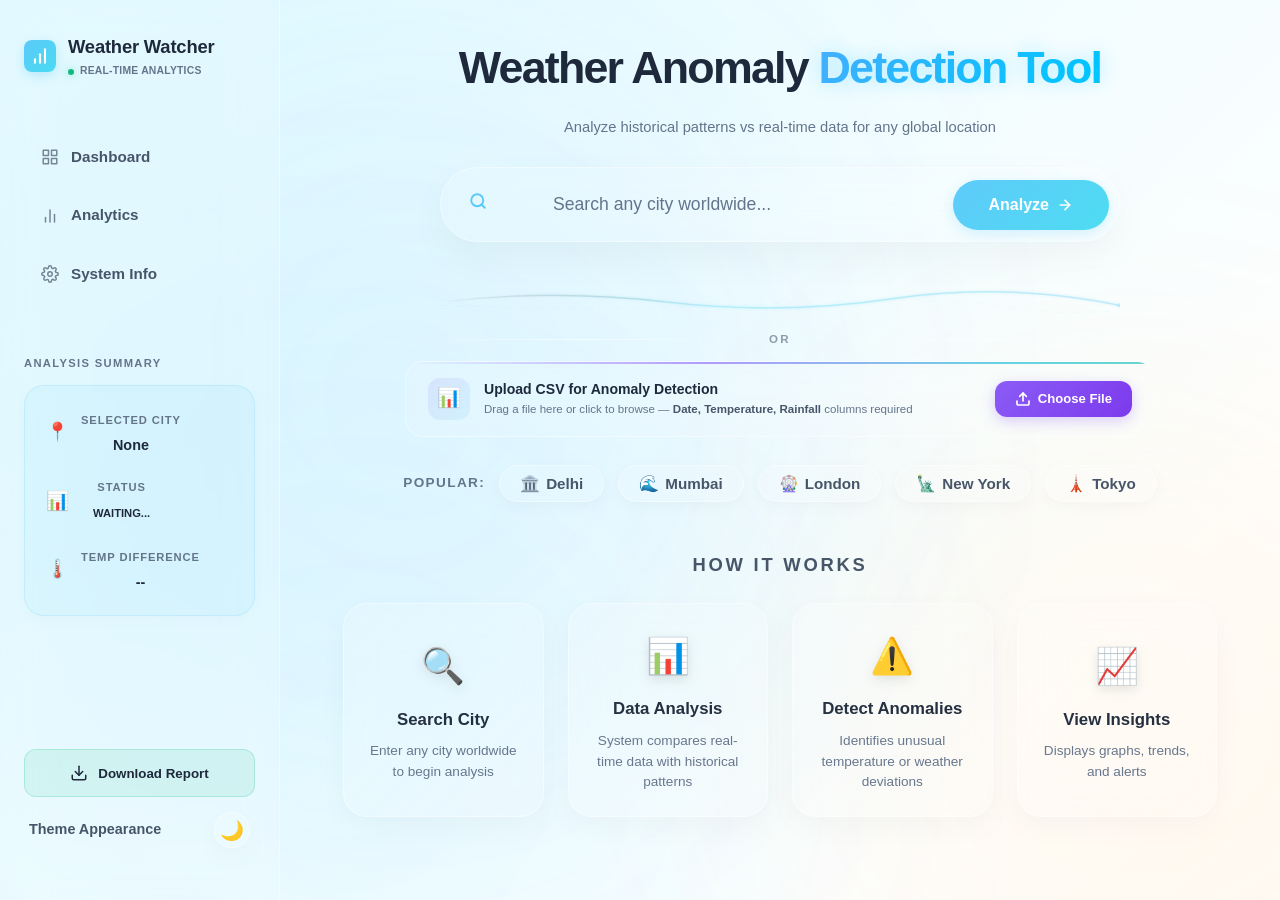
==== commit e4352e89: "feat: mobile UX fix + full-width layout + CSV anomaly detection upload - Fix mobile search: stacked " ====
--- a/templates/dashboard.html
+++ b/templates/dashboard.html
@@ -181,6 +181,106 @@
                 </svg>
             </div>
 
+            <!-- ─── CSV Upload — Compact Inline Strip ─── -->
+            <div class="csv-strip-section anim-fade-up anim-delay-2" id="csv-upload-section">
+                <div class="csv-strip-divider">
+                    <span class="csv-strip-divider-line"></span>
+                    <span class="csv-strip-divider-text">or</span>
+                    <span class="csv-strip-divider-line"></span>
+                </div>
+
+                <div class="csv-strip-card" id="csv-strip-card">
+                    <div class="csv-strip-glow"></div>
+                    <div class="csv-strip-inner">
+                        <div class="csv-strip-left">
+                            <div class="csv-strip-icon-wrap">
+                                <span class="csv-strip-icon">📊</span>
+                            </div>
+                            <div class="csv-strip-info">
+                                <span class="csv-strip-title">Upload CSV for Anomaly Detection</span>
+                                <span class="csv-strip-sub" id="csv-strip-sub">Drag a file here or click to browse — <strong>Date, Temperature, Rainfall</strong> columns required</span>
+                            </div>
+                        </div>
+                        <div class="csv-strip-right">
+                            <button class="csv-strip-browse-btn ripple-btn" id="csv-strip-browse-btn" onclick="document.getElementById('csv-file-input').click()">
+                                <svg xmlns="http://www.w3.org/2000/svg" width="16" height="16" viewBox="0 0 24 24" fill="none" stroke="currentColor" stroke-width="2.5" stroke-linecap="round" stroke-linejoin="round"><path d="M21 15v4a2 2 0 0 1-2 2H5a2 2 0 0 1-2-2v-4"/><polyline points="17 8 12 3 7 8"/><line x1="12" y1="3" x2="12" y2="15"/></svg>
+                                <span>Choose File</span>
+                            </button>
+                        </div>
+                    </div>
+                    <!-- File selected state -->
+                    <div class="csv-strip-selected" id="csv-strip-selected" style="display:none;">
+                        <div class="csv-strip-file-badge">
+                            <span class="csv-file-emoji">📄</span>
+                            <span class="csv-strip-filename" id="csv-strip-filename">file.csv</span>
+                            <span class="csv-strip-filesize" id="csv-strip-filesize">0 KB</span>
+                            <button class="csv-strip-remove" id="csv-strip-remove" title="Remove">✕</button>
+                        </div>
+                        <button class="csv-strip-analyze-btn ripple-btn" id="csv-analyze-btn" onclick="analyzeCSV()">
+                            <span>Analyze</span>
+                            <svg class="btn-arrow" xmlns="http://www.w3.org/2000/svg" width="14" height="14" viewBox="0 0 24 24" fill="none" stroke="currentColor" stroke-width="2.5" stroke-linecap="round" stroke-linejoin="round"><line x1="5" y1="12" x2="19" y2="12"/><polyline points="12 5 19 12 12 19"/></svg>
+                        </button>
+                    </div>
+                </div>
+                <input type="file" id="csv-file-input" class="csv-file-input" accept=".csv" />
+            </div>
+
+            <!-- CSV Results (shown after analysis) -->
+            <div class="csv-results-section" id="csv-results-section">
+                <div class="csv-results-wrap glass-card">
+                    <div class="csv-results-header">
+                        <h3><span>📊</span> CSV Analysis Results</h3>
+                        <button class="csv-results-close" onclick="document.getElementById('csv-results-section').classList.remove('active')">✕</button>
+                    </div>
+
+                    <div class="csv-summary-grid" id="csv-summary-grid">
+                        <div class="csv-summary-card">
+                            <span class="csv-stat-value" id="csv-total-rows">0</span>
+                            <span class="csv-stat-label">Total Rows</span>
+                        </div>
+                        <div class="csv-summary-card">
+                            <span class="csv-stat-value anomaly-color" id="csv-total-anomalies">0</span>
+                            <span class="csv-stat-label">Anomalies</span>
+                        </div>
+                        <div class="csv-summary-card">
+                            <span class="csv-stat-value temp-color" id="csv-temp-anomalies">0</span>
+                            <span class="csv-stat-label">Temp Anomalies</span>
+                        </div>
+                        <div class="csv-summary-card">
+                            <span class="csv-stat-value rain-color" id="csv-rain-anomalies">0</span>
+                            <span class="csv-stat-label">Rain Anomalies</span>
+                        </div>
+                    </div>
+
+                    <div class="csv-anomaly-table-wrap" id="csv-anomaly-table-wrap">
+                        <table class="csv-anomaly-table" id="csv-anomaly-table">
+                            <thead>
+                                <tr>
+                                    <th>Date</th>
+                                    <th>Temp (°C)</th>
+                                    <th>Avg Temp</th>
+                                    <th>Rain (mm)</th>
+                                    <th>Avg Rain</th>
+                                    <th>Status</th>
+                                </tr>
+                            </thead>
+                            <tbody id="csv-anomaly-tbody"></tbody>
+                        </table>
+                    </div>
+
+                    <div class="csv-charts-section">
+                        <div class="csv-chart-card glass-card">
+                            <h3 class="section-title"><span class="section-icon">🌡️</span>CSV Temperature Trends</h3>
+                            <div class="csv-chart-wrapper"><canvas id="csvTempChart"></canvas></div>
+                        </div>
+                        <div class="csv-chart-card glass-card">
+                            <h3 class="section-title"><span class="section-icon">🌧️</span>CSV Rainfall Pattern</h3>
+                            <div class="csv-chart-wrapper"><canvas id="csvRainChart"></canvas></div>
+                        </div>
+                    </div>
+                </div>
+            </div>
+
             <div id="welcome-widgets">
                 <div class="anim-fade-up anim-delay-2" style="margin-bottom: 24px;">
                     <div class="quick-cities anim-fade-up anim-delay-3" id="quick-cities">
--- a/static/style.css
+++ b/static/style.css
@@ -1310,42 +1310,6 @@
     .stats-grid { grid-template-columns: repeat(2, 1fr); }
 }
 
-@media(max-width:768px) {
-    .navbar { padding: 10px 16px; }
-    .nav-title { font-size: 0.9rem; }
-    .app-container { padding: 16px 16px 32px; }
-    body.light-mode .app-container { padding: 20px 18px 36px; }
-    .charts-section { grid-template-columns: 1fr; }
-    .anomaly-grid { grid-template-columns: 1fr; }
-    .city-header { flex-direction: column; align-items: flex-start; }
-    .city-header-right { flex-direction: row-reverse; width: 100%; justify-content: space-between; }
-    .summary-stats { flex-direction: column; gap: 20px; }
-    .alert-inner { flex-direction: column; align-items: flex-start; }
-    .alert-meta { flex-direction: row; align-items: center; gap: 10px; }
-
-    .premium-cta-area { flex-direction: column; text-align: center; gap: 20px; }
-    .quick-insights { grid-template-columns: 1fr; }
-    .footer-content { flex-direction: column; gap: 30px; }
-    .footer-links { flex-direction: column; gap: 30px; }
-}
-
-@media(max-width:640px) {
-    .stats-grid { grid-template-columns: 1fr; }
-    .search-card { padding: 18px; }
-    .search-inner { flex-direction: column; }
-    #check-btn { width: 100%; justify-content: center; border-radius: var(--radius-full); }
-    .quick-cities { justify-content: center; }
-    .stat-value { font-size: 1.8rem; }
-    .weather-icon-lg { width: 56px; height: 56px; }
-    .city-name { font-size: 1.4rem; }
-    .page-title { font-size: 1.3rem; }
-    .chart-wrapper { height: 220px; }
-    .temp-hero-val { font-size: 2.2rem; }
-    .live-indicator .live-text { display: none; }
-    .theme-toggle { width: 46px; height: 24px; }
-    .toggle-thumb { width: 18px; height: 18px; font-size: 10px; }
-    body.light-mode .toggle-thumb { transform: translateX(22px); }
-}
 
 
 /* ═══════════════════════════════════════════════════════════════════════════════
@@ -1604,36 +1568,502 @@
     opacity: 1;
 }
 
+/* ═══════════════════════════════════════════════════════════════════════════════
+   CSV UPLOAD — COMPACT STRIP DESIGN
+   ═══════════════════════════════════════════════════════════════════════════════ */
+
+.csv-strip-section {
+    margin: 6px auto 0;
+    max-width: 780px;
+    padding: 0 15px;
+    position: relative;
+    z-index: 5;
+}
+
+/* ── "or" divider ── */
+.csv-strip-divider {
+    display: flex;
+    align-items: center;
+    gap: 14px;
+    margin: 8px 0 12px;
+}
+
+.csv-strip-divider-line {
+    flex: 1;
+    height: 1px;
+    background: linear-gradient(90deg, transparent, var(--border-card-hover), transparent);
+}
+
+.csv-strip-divider-text {
+    font-size: 0.72rem;
+    font-weight: 800;
+    color: var(--text-muted);
+    text-transform: uppercase;
+    letter-spacing: 0.2em;
+    opacity: 0.7;
+}
+
+/* ── Main strip card ── */
+.csv-strip-card {
+    position: relative;
+    border-radius: 18px;
+    padding: 16px 22px;
+    background: var(--bg-card);
+    border: 1px solid var(--border-card);
+    backdrop-filter: blur(20px);
+    -webkit-backdrop-filter: blur(20px);
+    overflow: hidden;
+    transition: all 0.35s cubic-bezier(0.2, 0.8, 0.2, 1);
+    cursor: pointer;
+}
+
+.csv-strip-card:hover {
+    border-color: rgba(139, 92, 246, 0.3);
+    transform: translateY(-2px);
+    box-shadow:
+        0 8px 32px rgba(139, 92, 246, 0.08),
+        0 0 0 1px rgba(139, 92, 246, 0.1);
+}
+
+.csv-strip-card.dragover {
+    border-color: rgba(139, 92, 246, 0.5);
+    background: rgba(139, 92, 246, 0.04);
+    transform: translateY(-3px) scale(1.005);
+    box-shadow:
+        0 12px 40px rgba(139, 92, 246, 0.15),
+        0 0 0 2px rgba(139, 92, 246, 0.2);
+}
+
+/* ── Animated gradient glow bar at top ── */
+.csv-strip-glow {
+    position: absolute;
+    top: 0;
+    left: 0;
+    right: 0;
+    height: 2px;
+    background: linear-gradient(90deg, 
+        transparent, 
+        #8b5cf6 20%, 
+        #06b6d4 40%, 
+        #10b981 60%, 
+        #f59e0b 80%, 
+        transparent
+    );
+    background-size: 200% 100%;
+    animation: csvGlowSlide 4s ease-in-out infinite;
+    opacity: 0.6;
+}
+
+@keyframes csvGlowSlide {
+    0%, 100% { background-position: 200% 0; }
+    50% { background-position: -200% 0; }
+}
+
+.csv-strip-card:hover .csv-strip-glow {
+    opacity: 1;
+    height: 3px;
+}
+
+/* ── Inner layout ── */
+.csv-strip-inner {
+    display: flex;
+    align-items: center;
+    gap: 16px;
+}
+
+.csv-strip-left {
+    display: flex;
+    align-items: center;
+    gap: 14px;
+    flex: 1;
+    min-width: 0;
+}
+
+.csv-strip-icon-wrap {
+    width: 42px;
+    height: 42px;
+    border-radius: 12px;
+    background: linear-gradient(135deg, rgba(139, 92, 246, 0.12), rgba(6, 182, 212, 0.08));
+    display: flex;
+    align-items: center;
+    justify-content: center;
+    flex-shrink: 0;
+    transition: transform 0.3s ease;
+}
+
+.csv-strip-card:hover .csv-strip-icon-wrap {
+    transform: scale(1.08) rotate(-3deg);
+}
+
+.csv-strip-icon {
+    font-size: 1.2rem;
+}
+
+.csv-strip-info {
+    display: flex;
+    flex-direction: column;
+    min-width: 0;
+}
+
+.csv-strip-title {
+    font-size: 0.88rem;
+    font-weight: 700;
+    color: var(--text-primary);
+    line-height: 1.3;
+}
+
+.csv-strip-sub {
+    font-size: 0.72rem;
+    color: var(--text-muted);
+    line-height: 1.4;
+    margin-top: 2px;
+}
+
+.csv-strip-sub strong {
+    color: var(--text-secondary);
+}
+
+.csv-strip-right {
+    flex-shrink: 0;
+}
+
+/* ── Browse button ── */
+.csv-strip-browse-btn {
+    display: inline-flex;
+    align-items: center;
+    gap: 7px;
+    padding: 10px 20px;
+    background: linear-gradient(135deg, #8b5cf6, #7c3aed);
+    color: white;
+    border: none;
+    border-radius: 12px;
+    font-family: 'Inter', sans-serif;
+    font-size: 0.82rem;
+    font-weight: 700;
+    cursor: pointer;
+    transition: all 0.3s ease;
+    box-shadow: 0 4px 14px rgba(139, 92, 246, 0.3);
+    position: relative;
+    overflow: hidden;
+}
+
+.csv-strip-browse-btn:hover {
+    transform: translateY(-1px) scale(1.03);
+    box-shadow: 0 6px 20px rgba(139, 92, 246, 0.45);
+}
+
+.csv-strip-browse-btn svg {
+    transition: transform 0.3s;
+}
+
+.csv-strip-browse-btn:hover svg {
+    transform: translateY(-2px);
+}
+
+/* ── Selected file state ── */
+.csv-strip-selected {
+    display: flex;
+    align-items: center;
+    justify-content: space-between;
+    gap: 12px;
+    padding-top: 14px;
+    margin-top: 14px;
+    border-top: 1px solid var(--border-card);
+    animation: fadeInUp 0.3s ease-out;
+}
+
+.csv-strip-file-badge {
+    display: flex;
+    align-items: center;
+    gap: 10px;
+    padding: 8px 14px;
+    border-radius: 10px;
+    background: rgba(16, 185, 129, 0.06);
+    border: 1px solid rgba(16, 185, 129, 0.12);
+    flex: 1;
+    min-width: 0;
+}
+
+.csv-file-emoji {
+    font-size: 1.1rem;
+    flex-shrink: 0;
+}
+
+.csv-strip-filename {
+    font-size: 0.82rem;
+    font-weight: 700;
+    color: var(--text-primary);
+    white-space: nowrap;
+    overflow: hidden;
+    text-overflow: ellipsis;
+}
+
+.csv-strip-filesize {
+    font-size: 0.7rem;
+    color: var(--text-muted);
+    flex-shrink: 0;
+    margin-left: auto;
+}
+
+.csv-strip-remove {
+    background: none;
+    border: none;
+    color: var(--text-muted);
+    font-size: 0.9rem;
+    cursor: pointer;
+    padding: 2px 6px;
+    border-radius: 6px;
+    transition: all 0.2s;
+    flex-shrink: 0;
+}
+
+.csv-strip-remove:hover {
+    color: #ef4444;
+    background: rgba(239, 68, 68, 0.08);
+}
+
+/* ── Analyze button (in selected state) ── */
+.csv-strip-analyze-btn {
+    display: inline-flex;
+    align-items: center;
+    gap: 8px;
+    padding: 10px 24px;
+    background: linear-gradient(135deg, #8b5cf6, #a78bfa);
+    color: white;
+    border: none;
+    border-radius: 12px;
+    font-family: 'Inter', sans-serif;
+    font-size: 0.88rem;
+    font-weight: 700;
+    cursor: pointer;
+    transition: all 0.3s ease;
+    box-shadow: 0 6px 20px rgba(139, 92, 246, 0.3);
+    flex-shrink: 0;
+    white-space: nowrap;
+}
+
+.csv-strip-analyze-btn:hover {
+    transform: translateY(-2px) scale(1.04);
+    box-shadow: 0 8px 28px rgba(139, 92, 246, 0.45);
+}
+
+.csv-strip-analyze-btn:disabled {
+    opacity: 0.5;
+    cursor: not-allowed;
+    transform: none !important;
+}
+
+.csv-strip-analyze-btn .btn-arrow {
+    transition: transform 0.3s;
+}
+
+.csv-strip-analyze-btn:hover .btn-arrow {
+    transform: translateX(3px);
+}
+
+.csv-file-input {
+    display: none;
+}
+
+/* ── CSV Results ── */
+.csv-results-section {
+    display: none;
+    margin-top: 24px;
+    animation: fadeInUp 0.6s ease-out;
+}
+
+.csv-results-section.active {
+    display: block;
+}
+
+.csv-results-wrap {
+    padding: 28px;
+}
+
+.csv-results-header {
+    display: flex;
+    align-items: center;
+    justify-content: space-between;
+    margin-bottom: 20px;
+}
+
+.csv-results-header h3 {
+    font-size: 1.1rem;
+    font-weight: 800;
+    color: var(--text-primary);
+    display: flex;
+    align-items: center;
+    gap: 10px;
+}
+
+.csv-results-close {
+    background: none;
+    border: 1px solid var(--border-card);
+    color: var(--text-muted);
+    width: 32px;
+    height: 32px;
+    border-radius: 10px;
+    display: flex;
+    align-items: center;
+    justify-content: center;
+    cursor: pointer;
+    font-size: 0.9rem;
+    transition: all 0.2s;
+}
+
+.csv-results-close:hover {
+    background: rgba(239, 68, 68, 0.06);
+    border-color: rgba(239, 68, 68, 0.2);
+    color: #ef4444;
+}
+
+.csv-summary-grid {
+    display: grid;
+    grid-template-columns: repeat(4, 1fr);
+    gap: 14px;
+    margin-bottom: 24px;
+}
+
+.csv-summary-card {
+    padding: 18px;
+    text-align: center;
+    border-radius: 16px;
+    background: var(--bg-card);
+    border: 1px solid var(--border-card);
+    backdrop-filter: blur(16px);
+}
+
+.csv-summary-card .csv-stat-value {
+    font-size: 1.8rem;
+    font-weight: 900;
+    color: var(--text-primary);
+    letter-spacing: -0.03em;
+    display: block;
+}
+
+.csv-summary-card .csv-stat-value.anomaly-color { color: #ef4444; }
+.csv-summary-card .csv-stat-value.normal-color { color: #10b981; }
+.csv-summary-card .csv-stat-value.temp-color { color: #f59e0b; }
+.csv-summary-card .csv-stat-value.rain-color { color: #06b6d4; }
+
+.csv-summary-card .csv-stat-label {
+    font-size: 0.68rem;
+    font-weight: 700;
+    color: var(--text-muted);
+    text-transform: uppercase;
+    letter-spacing: 0.08em;
+    margin-top: 4px;
+    display: block;
+}
+
+.csv-anomaly-table-wrap {
+    overflow-x: auto;
+    border-radius: 14px;
+    border: 1px solid var(--border-card);
+}
+
+.csv-anomaly-table {
+    width: 100%;
+    border-collapse: collapse;
+    font-size: 0.85rem;
+}
+
+.csv-anomaly-table th {
+    background: rgba(14, 165, 233, 0.08);
+    padding: 12px 14px;
+    text-align: left;
+    font-weight: 700;
+    font-size: 0.72rem;
+    text-transform: uppercase;
+    letter-spacing: 0.06em;
+    color: var(--text-muted);
+    border-bottom: 1px solid var(--border-card);
+}
+
+.csv-anomaly-table td {
+    padding: 10px 14px;
+    color: var(--text-secondary);
+    border-bottom: 1px solid var(--border-card);
+}
+
+.csv-anomaly-table tr:last-child td { border-bottom: none; }
+.csv-anomaly-table tr:hover td { background: rgba(14, 165, 233, 0.04); }
+.csv-anomaly-table .anomaly-row { background: rgba(239, 68, 68, 0.03); }
+.csv-anomaly-table .anomaly-row td { color: var(--text-primary); }
+
+.csv-table-badge {
+    display: inline-block;
+    padding: 3px 10px;
+    border-radius: var(--radius-full);
+    font-size: 0.66rem;
+    font-weight: 700;
+    text-transform: uppercase;
+}
+
+.csv-table-badge.anomaly {
+    background: rgba(239, 68, 68, 0.1);
+    color: #ef4444;
+}
+
+.csv-table-badge.normal {
+    background: rgba(16, 185, 129, 0.08);
+    color: #10b981;
+}
+
+.csv-charts-section {
+    display: grid;
+    grid-template-columns: repeat(2, 1fr);
+    gap: 18px;
+    margin-top: 24px;
+}
+
+.csv-chart-card {
+    padding: 22px;
+}
+
+.csv-chart-wrapper {
+    position: relative;
+    height: 240px;
+    margin-top: 10px;
+}
+
+.csv-chart-wrapper canvas {
+    width: 100% !important;
+    height: 100% !important;
+}
+
+
+
+/* ═══════════════════════════════════════════════════════════════════════════════
+   MOBILE RESPONSIVE — COMPREHENSIVE
+   ═══════════════════════════════════════════════════════════════════════════════ */
+
 @media (max-width: 768px) {
-    /* Hide the hamburger menu button by default */
+    /* ── Hamburger Menu ── */
     .mobile-menu-btn {
         display: none;
     }
-    
-    /* Only show it when a city has been searched */
     body.analysis-active .mobile-menu-btn {
         display: flex;
         align-items: center;
         justify-content: center;
     }
 
-    /* Hide sidebar by default & set it up for slide-in */
+    /* ── Sidebar Slide-in ── */
     .sidebar-panel {
         position: fixed;
         top: 0;
         left: 0;
         height: 100vh;
-        width: 80%; /* 80% width as requested */
+        width: 80%;
         max-width: 320px;
-        z-index: 9000; /* above overlay */
+        z-index: 9000;
         transform: translateX(-100%);
         transition: transform 0.3s ease-in-out;
         border-right: 1px solid var(--border-card);
-        background: var(--bg-card); /* Should already have backdrop-filter: blur() */
+        background: var(--bg-card);
         box-shadow: 10px 0 30px rgba(0, 0, 0, 0.3);
     }
-    
-    /* Stronger backdrop for mobile sidebar to ensure legibility */
     body.dark-mode .sidebar-panel {
         background: rgba(15, 23, 42, 0.95);
         backdrop-filter: blur(20px);
@@ -1642,25 +2072,433 @@
         background: rgba(255, 255, 255, 0.95);
         backdrop-filter: blur(20px);
     }
-
-    /* Slide in active class */
     .sidebar-panel.active {
         transform: translateX(0);
     }
 
-    /* Adjust main content to fill width since sidebar is hidden */
-    .main-content {
-        padding: 80px 20px 32px 20px; /* Add top padding to avoid hamburger button */
-        width: 100%;
-        margin-left: 0;
-    }
-    
-    /* Disable body scroll when sidebar is open */
     body.sidebar-open {
         overflow: hidden;
     }
-    
+
+    /* ── Main Content — FULL WIDTH ── */
+    .main-content {
+        padding: 20px 12px 32px 12px !important;
+        width: 100% !important;
+        margin-left: 0 !important;
+        max-width: 100vw;
+    }
+
+    body.analysis-active .main-content {
+        padding-top: 60px !important;
+    }
+
+    .app-container {
+        width: 100% !important;
+        max-width: 100% !important;
+        padding: 0 !important;
+    }
+
+    /* ── Search Section — FULL WIDTH & USABLE ── */
     .search-container {
-        margin-top: 10px;
-    }
-}
+        margin-top: 8px;
+        margin-bottom: 24px;
+        max-width: 100%;
+    }
+
+    .search-pill {
+        flex-direction: column;
+        padding: 14px !important;
+        gap: 10px;
+        border-radius: 20px !important;
+    }
+
+    .search-pill .search-icon {
+        display: none;
+    }
+
+    .search-pill input {
+        width: 100%;
+        padding: 12px 14px !important;
+        font-size: 1rem;
+        border: 1px solid var(--border-card);
+        border-radius: 14px;
+        background: var(--bg-input);
+    }
+
+    .search-pill .analyze-btn,
+    .search-pill #check-btn {
+        width: 100%;
+        justify-content: center;
+        padding: 14px 20px !important;
+        border-radius: 14px !important;
+        font-size: 1rem;
+    }
+
+    /* Suggestions dropdown on mobile */
+    .suggestions-dropdown {
+        position: absolute;
+        left: 0;
+        right: 0;
+        top: calc(100% + 6px);
+        max-height: 200px;
+        border-radius: 14px;
+        z-index: 99999;
+    }
+
+    .suggestion-item {
+        padding: 12px 16px;
+    }
+
+    /* ── Search Card — less padding ── */
+    .search-card {
+        padding: 16px !important;
+        max-width: 100%;
+    }
+
+    .search-inner {
+        flex-direction: column;
+        gap: 10px;
+    }
+
+    #check-btn {
+        width: 100%;
+        justify-content: center;
+        border-radius: var(--radius-full);
+    }
+
+    /* ── Header bar on mobile ── */
+    .top-header {
+        flex-direction: column;
+        padding: 10px 12px;
+        gap: 8px;
+    }
+
+    .header-search {
+        width: 100%;
+        order: 1;
+    }
+
+    .top-nav-search {
+        max-width: 100% !important;
+        width: 100% !important;
+    }
+
+    .header-actions {
+        width: 100%;
+        justify-content: flex-end;
+        order: 0;
+    }
+
+    /* ── Page Title ── */
+    .page-title {
+        font-size: clamp(1.3rem, 6vw, 1.8rem) !important;
+    }
+
+    .page-subtitle {
+        font-size: 0.85rem;
+    }
+
+    .search-header {
+        margin-bottom: 16px;
+    }
+
+    /* ── Quick Cities ── */
+    .quick-cities {
+        gap: 8px;
+        padding: 0 4px;
+    }
+
+    .city-chip {
+        padding: 7px 14px;
+        font-size: 0.85rem;
+    }
+
+    /* ── How It Works ── */
+    .how-it-works {
+        margin-top: 28px;
+        padding: 0 4px;
+    }
+
+    .hiw-grid {
+        grid-template-columns: repeat(2, 1fr);
+        gap: 12px;
+    }
+
+    .hiw-step {
+        padding: 16px 12px;
+    }
+
+    .hiw-icon {
+        font-size: 1.6rem;
+    }
+
+    .hiw-step h4 {
+        font-size: 0.9rem;
+    }
+
+    .hiw-step p {
+        font-size: 0.78rem;
+    }
+
+    /* ── Stats Grid ── */
+    .stats-grid {
+        grid-template-columns: repeat(2, 1fr);
+        gap: 10px;
+    }
+
+    .stat-card {
+        padding: 16px;
+    }
+
+    .stat-value {
+        font-size: 1.6rem;
+    }
+
+    /* ── City Header ── */
+    .city-header {
+        flex-direction: column;
+        align-items: flex-start;
+        padding: 18px;
+        gap: 12px;
+    }
+
+    .city-header-right {
+        flex-direction: row-reverse;
+        width: 100%;
+        justify-content: space-between;
+    }
+
+    .city-name {
+        font-size: 1.3rem;
+    }
+
+    .weather-icon-lg {
+        width: 52px;
+        height: 52px;
+    }
+
+    .temp-hero-val {
+        font-size: 2rem;
+    }
+
+    /* ── Charts ── */
+    .charts-section {
+        grid-template-columns: 1fr;
+    }
+
+    .chart-card {
+        padding: 16px;
+    }
+
+    .chart-wrapper {
+        height: 220px;
+    }
+
+    /* ── Map ── */
+    #weather-map {
+        height: 300px !important;
+    }
+
+    /* ── Anomaly Grid ── */
+    .anomaly-grid {
+        grid-template-columns: 1fr;
+    }
+
+    .anomaly-details-card {
+        padding: 18px;
+    }
+
+    /* ── Summary Stats ── */
+    .summary-stats {
+        flex-direction: column;
+        gap: 16px;
+    }
+
+    /* ── Alert Banner ── */
+    .alert-inner {
+        flex-direction: column;
+        align-items: flex-start;
+        padding: 14px 16px;
+        gap: 12px;
+    }
+
+    .alert-meta {
+        flex-direction: row;
+        align-items: center;
+        gap: 10px;
+    }
+
+    /* ── Premium CTA ── */
+    .premium-cta-area {
+        flex-direction: column;
+        text-align: center;
+        gap: 16px;
+        padding: 24px 18px;
+    }
+
+    /* ── Quick Insights ── */
+    .quick-insights {
+        grid-template-columns: 1fr;
+        gap: 12px;
+    }
+
+    /* ── Footer ── */
+    .footer-content {
+        flex-direction: column;
+        gap: 24px;
+    }
+
+    .footer-links {
+        flex-direction: column;
+        gap: 24px;
+    }
+
+    .app-footer {
+        padding: 24px 16px;
+    }
+
+    /* ── Dataset Summary ── */
+    .dataset-summary {
+        padding: 18px;
+    }
+
+    /* ── System Separator ── */
+    .system-separator {
+        margin: 40px 0 24px;
+        padding: 0 5%;
+    }
+
+    /* ── CSV Strip Mobile ── */
+    .csv-strip-card {
+        padding: 14px 16px;
+    }
+
+    .csv-strip-inner {
+        flex-direction: column;
+        align-items: stretch;
+        gap: 12px;
+    }
+
+    .csv-strip-left {
+        gap: 10px;
+    }
+
+    .csv-strip-icon-wrap {
+        width: 36px;
+        height: 36px;
+        border-radius: 10px;
+    }
+
+    .csv-strip-title {
+        font-size: 0.82rem;
+    }
+
+    .csv-strip-sub {
+        font-size: 0.68rem;
+    }
+
+    .csv-strip-browse-btn {
+        width: 100%;
+        justify-content: center;
+        padding: 12px 20px;
+    }
+
+    .csv-strip-selected {
+        flex-direction: column;
+        gap: 10px;
+    }
+
+    .csv-strip-analyze-btn {
+        width: 100%;
+        justify-content: center;
+    }
+
+    .csv-summary-grid {
+        grid-template-columns: repeat(2, 1fr);
+        gap: 10px;
+    }
+
+    .csv-charts-section {
+        grid-template-columns: 1fr;
+    }
+
+    .csv-chart-wrapper {
+        height: 220px;
+    }
+
+    .csv-results-wrap {
+        padding: 18px;
+    }
+
+    /* ── Live Data Line ── */
+    .live-data-line {
+        display: none;
+    }
+
+    /* ── Misc Toggle ── */
+    .live-indicator .live-text {
+        display: none;
+    }
+
+    .theme-toggle {
+        width: 46px;
+        height: 24px;
+    }
+
+    .toggle-thumb {
+        width: 18px;
+        height: 18px;
+        font-size: 10px;
+    }
+
+    body.light-mode .toggle-thumb {
+        transform: translateX(22px);
+    }
+
+    /* ── Section Divider ── */
+    .section-divider {
+        margin: 24px auto;
+        padding: 0 12px;
+    }
+}
+
+/* ── Extra small phones (≤480px) ── */
+@media (max-width: 480px) {
+    .main-content {
+        padding: 16px 8px 24px 8px !important;
+    }
+
+    body.analysis-active .main-content {
+        padding-top: 56px !important;
+    }
+
+    .stats-grid {
+        grid-template-columns: 1fr;
+        gap: 8px;
+    }
+
+    .stat-value {
+        font-size: 1.5rem;
+    }
+
+    .city-name {
+        font-size: 1.15rem;
+    }
+
+    .hiw-grid {
+        grid-template-columns: 1fr;
+    }
+
+    .csv-summary-grid {
+        grid-template-columns: 1fr 1fr;
+    }
+
+    .quick-cities {
+        gap: 6px;
+    }
+
+    .city-chip {
+        padding: 6px 12px;
+        font-size: 0.8rem;
+    }
+}
